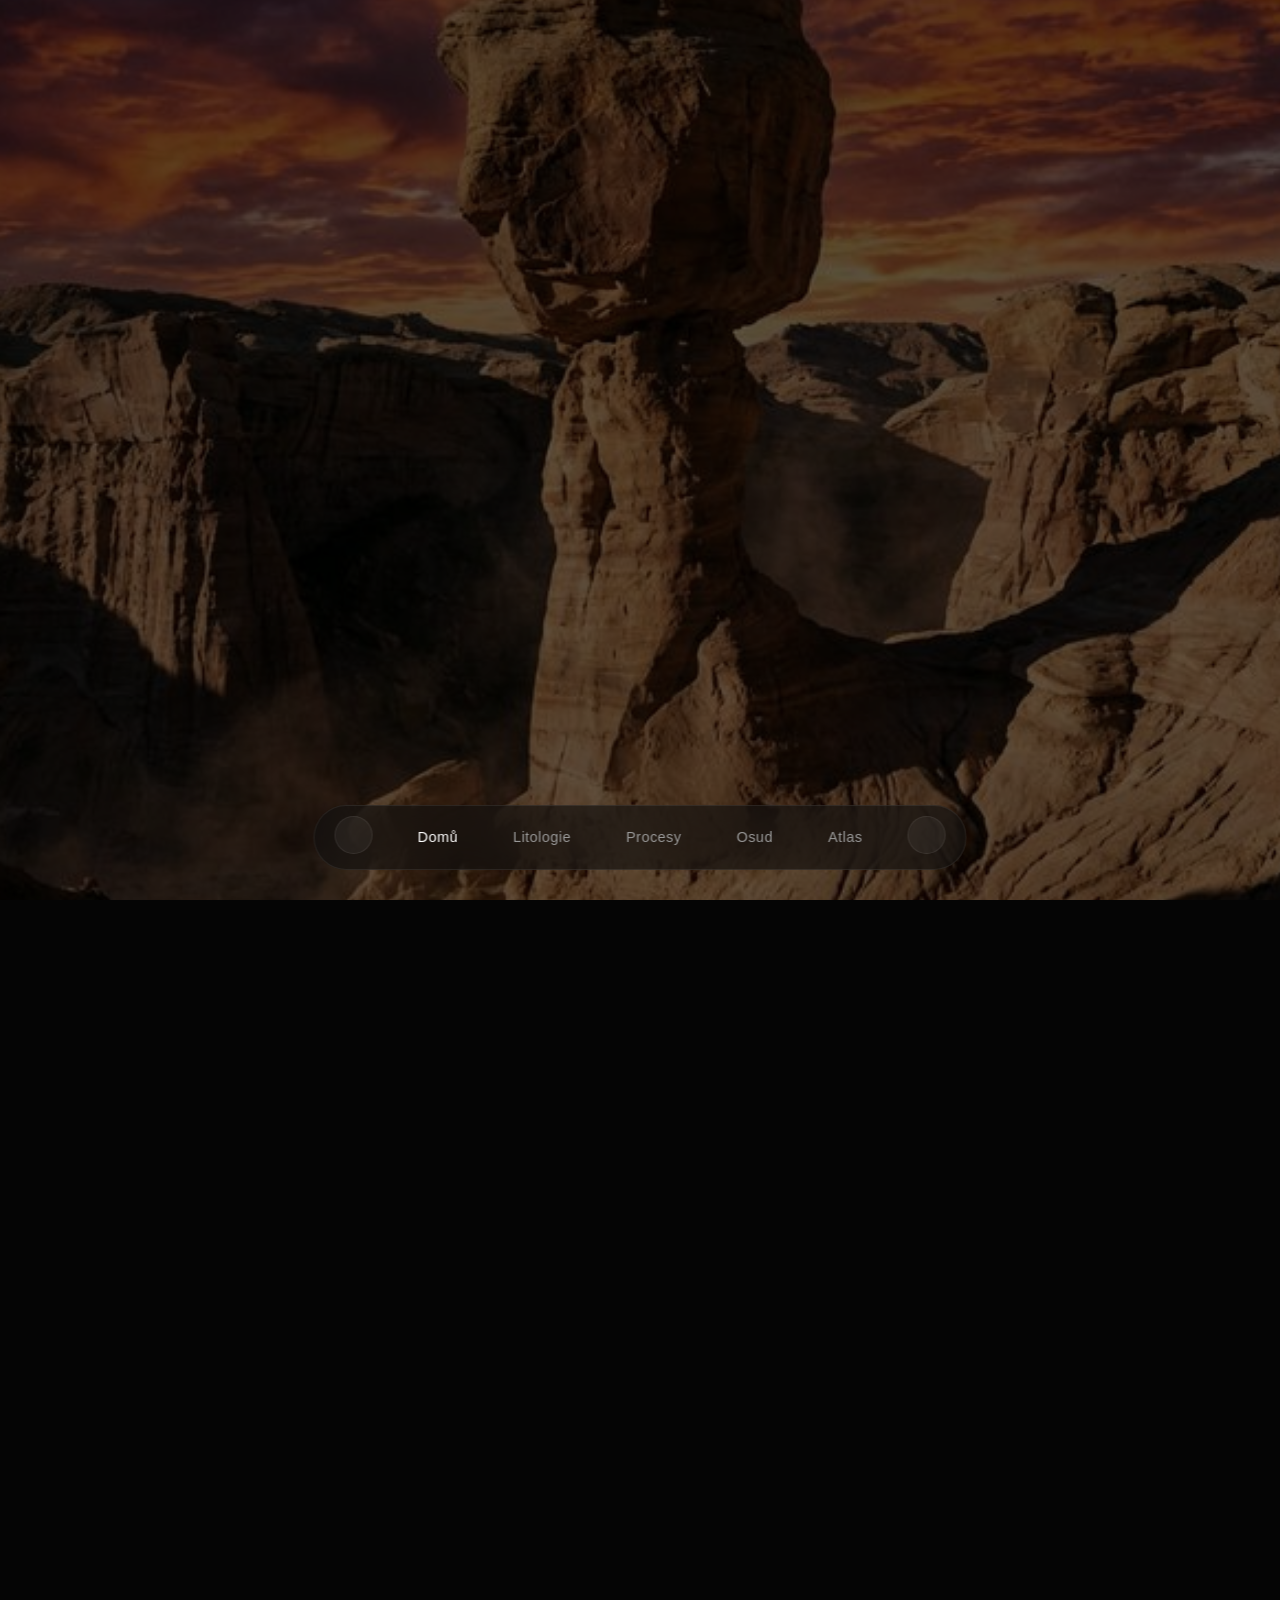
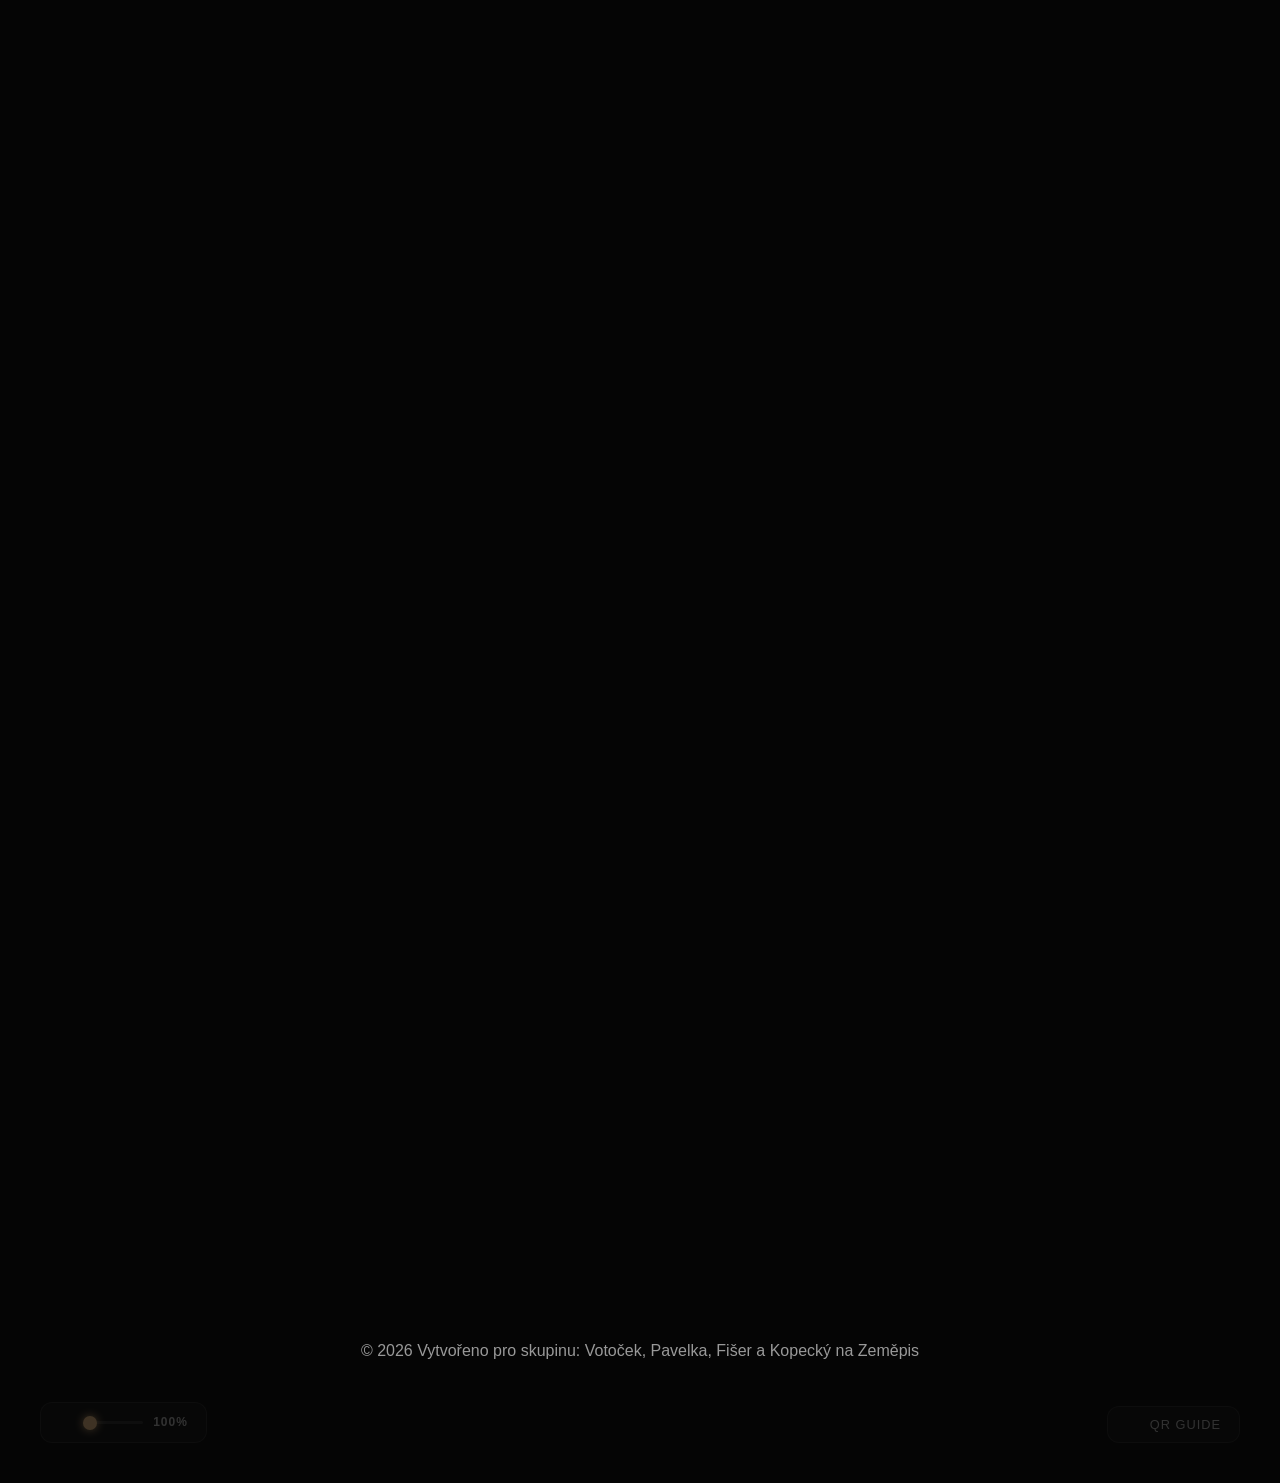
==== index.html @ e598aa9a "Add files via upload" ====
<!DOCTYPE html>
<html lang="cs">

<head>
    <meta charset="UTF-8">
    <meta name="viewport" content="width=device-width, initial-scale=1.0">
    <title>Skalní Hřiby | Expertí Geomorfologie</title>
    <link rel="stylesheet" href="premium-design.css">
    <script src="https://cdnjs.cloudflare.com/ajax/libs/gsap/3.12.2/gsap.min.js"></script>
    <script src="https://cdnjs.cloudflare.com/ajax/libs/gsap/3.12.2/ScrollTrigger.min.js"></script>
    <script src="https://unpkg.com/lucide@latest"></script>
    <link rel="stylesheet" href="https://unpkg.com/leaflet@1.9.4/dist/leaflet.css"
        integrity="sha256-p4NxAoJBhIIN+hmNHrzRCf9tD/miZyoHS5obTRR9BMY=" crossorigin="" />
    <script src="https://unpkg.com/leaflet@1.9.4/dist/leaflet.js"
        integrity="sha256-20nQCchB9co0qIjJZRGuk2/Z9VM+kNiyxNV1lvTlZBo=" crossorigin=""></script>
</head>

<body>

    <div class="progress-bar"></div>

    <div class="liquid-container">
        <nav class="liquid-nav">
            <button class="ai-nav-toggle" onclick="openAIModal()" title="AI Geolog">
                <i data-lucide="sparkles"></i>
            </button>
            <div class="nav-liquid-bg">
                <div class="nav-blob"></div>
                <div class="nav-indicator"></div>
            </div>
            <a href="#hero" class="active" data-index="0">Domů</a>
            <a href="#litologie" data-index="1">Litologie</a>
            <a href="#procesy" data-index="2">Procesy</a>
            <a href="#future" data-index="3">Osud</a>
            <a href="#lokality" data-index="4">Atlas</a>
            <button class="explore-toggle" onclick="toggleExploreMode()" title="Průzkumný mód">
                <i data-lucide="microscope"></i>
            </button>
        </nav>
    </div>


    <div class="explore-tooltip" id="exploreTooltip">Klikni pro vysvětlení AI</div>

    <section id="hero" class="hero">
        <div class="hero-bg" id="heroBg"></div>
        <div class="hero-content">
            <span class="reveal"
                style="text-transform: uppercase; letter-spacing: 4px; font-weight: 700; color: var(--primary);"></span>
            <h1 id="heroTitle" style="opacity: 0; transform: translateY(50px);">SKALNÍ<br>HŘIBY</h1>
            <p id="heroLead" style="opacity: 0; transform: translateY(30px);">Komplexní pohled do světa selektivního
                zvětrávání a geomorfologických procesů pískovcových měst.</p>
            <div class="reveal" style="margin-top: 40px;">
                <a href="#genesis" class="btn-premium" id="startJourneyBtn">ZAČÍT</a>
            </div>
        </div>
    </section>

    <section id="genesis" class="reveal">
        <h2 style="text-align: center; margin-bottom: 60px;">Jak hřib vzniká?</h2>
        <div class="grid" style="grid-template-columns: repeat(3, 1fr); gap: 30px;">
            <div class="glass-card" style="text-align: center;">
                <div style="font-size: 2.5rem; color: var(--primary); margin-bottom: 20px;"><i data-lucide="waves"></i>
                </div>
                <h4 data-inspectable="true" data-topic="Sedimentace pískovce u skalních hřibů">1. Usazování</h4>
                <div class="more-info-static" style="padding-top: 15px; font-size: 0.85rem; color: var(--text-dim);"
                    data-inspectable="true" data-topic="Mořská sedimentace v druhohorách">
                    Před miliony lety se na dně moře vrstvil písek.</div>
                <button class="btn-anim" onclick="openAnimation('sediment')">Sledovat proces</button>
            </div>
            <div class="glass-card" style="text-align: center;">
                <div style="font-size: 2.5rem; color: var(--primary); margin-bottom: 20px;"><i data-lucide="lock"></i>
                </div>
                <h4 data-inspectable="true" data-topic="Diageneze a litifikace pískovce">2. Ztvrdnutí</h4>
                <div class="more-info-static" style="padding-top: 15px; font-size: 0.85rem; color: var(--text-dim);"
                    data-inspectable="true" data-topic="Tmel v pískovci a jeho vliv na tvrdost">
                    Tlakem a chemií se písek slepil v kámen.</div>
                <button class="btn-anim" onclick="openAnimation('lithos')">Sledovat proces</button>
            </div>
            <div class="glass-card" style="text-align: center;">
                <div style="font-size: 2.5rem; color: var(--primary); margin-bottom: 20px;"><i
                        data-lucide="mountain"></i></div>
                <h4 data-inspectable="true" data-topic="Erozní modelování geomorfologických útvarů">3. Obroušení</h4>
                <div class="more-info-static" style="padding-top: 15px; font-size: 0.85rem; color: var(--text-dim);"
                    data-inspectable="true" data-topic="Eolická eroze a koraze">
                    Vítr a mráz začaly vybrousit tvary.</div>
                <p style="font-size: 0.8rem; color: var(--primary); margin-top: 15px;">Vyzkoušejte v simulátoru níže ↓
                </p>
            </div>
        </div>

        <div class="glass-card" style="margin-top: 40px;" id="simulace">
            <h3 style="text-align: center; margin-bottom: 30px;">Simulátor Selektivní Eroze</h3>
            <div style="display: flex; gap: 40px; align-items: center;">
                <div style="flex: 1;">
                    <p style="font-size: 0.95rem;">Zde můžete v reálném čase sledovat, jak pískem nasycený vítr (koraze)
                        modeluje spodní část skály.</p>
                    <div style="margin-top: 30px; display: flex; gap: 15px;">
                        <button id="startBtn" class="btn-premium"
                            style="margin-top: 0; cursor: pointer; background: var(--primary); color: #000;">Spustit
                            Erozi</button>
                        <button id="resetBtn" class="btn-premium"
                            style="margin-top: 0; cursor: pointer;">Resetovat</button>
                    </div>
                </div>
                <div id="canvas-container"
                    style="flex: 1.5; height: 350px; background: rgba(0,0,0,0.3); border-radius: 20px; position: relative; overflow: hidden; display: flex; justify-content: center; align-items: bottom;">
                    <div id="rock-model"
                        style="width: 120px; height: 180px; background: #554433; align-self: flex-end; border-radius: 10px 10px 0 0; transition: width 5s linear, height 5s linear; position: relative; margin-bottom: 20px;">
                        <div id="cap-rock"
                            style="width: 130px; height: 50px; background: #3d3126; border-radius: 50% 50% 10px 10px; position: absolute; top: -10px; left: 50%; transform: translateX(-50%); border-bottom: 3px solid #2a221a;">
                        </div>
                    </div>
                </div>
            </div>
        </div>
    </section>

    <section id="litologie" class="expert-grid" style="direction: rtl;">
        <div style="direction: ltr;" class="reveal">
            <h2 style="margin-bottom: 30px; letter-spacing: 1px;">OD ROVINY K VĚŽÍM</h2>
            <div class="glass-card" style="padding: 40px; border-right: 4px solid var(--primary);">
                <p style="font-size: 1.1rem; line-height: 1.7; color: var(--text-main);">
                    Sedimenty (písek) se původně usazovaly ve vodorovných vrstvách na mořském dně. Jak se z nich ale
                    staly samostatné sloupy?
                </p>
                <div style="margin-top: 25px; display: grid; gap: 20px;">
                    <div style="display: flex; gap: 20px;">
                        <span style="font-size: 2rem; color: var(--primary); font-weight: 800; opacity: 0.5;">01</span>
                        <p style="color: var(--text-dim);"><strong>Tektonika a praskání:</strong> Při výzdvihu zemské
                            kůry vznikly v masivu svislé trhliny (tzv. pukliny). Pískovec se tak rozdělil na obří
                            kvádry.</p>
                    </div>
                    <div style="display: flex; gap: 20px;">
                        <span style="font-size: 2rem; color: var(--primary); font-weight: 800; opacity: 0.5;">02</span>
                        <p style="color: var(--text-dim);"><strong>Rozšiřování spár:</strong> Do těchto prasklin vnikla
                            voda, mráz a kořeny rostlin. Ty mechanicky rozšiřovaly mezery mezi bloky.</p>
                    </div>
                    <div style="display: flex; gap: 20px;">
                        <span style="font-size: 2rem; color: var(--primary); font-weight: 800; opacity: 0.5;">03</span>
                        <p style="color: var(--text-dim);"><strong>Izolace sloupu:</strong> Postupem času se okolní masa
                            horniny rozpadla, čímž zůstaly stát osamocené skalní věže a budoucí "hřiby".</p>
                    </div>
                </div>
            </div>
        </div>
        <div class="reveal">
            <img src="assets/hero.png" id="imgLitologie" alt="Vertikální pukliny" class="parallax-img"
                style="border-radius: 30px; border: 1px solid var(--glass-border); max-height: 500px; width: 100%; object-fit: cover;">
        </div>
    </section>

    <section id="procesy" class="expert-grid">
        <div class="reveal">
            <h2 style="margin-bottom: 30px; letter-spacing: 2px;" data-inspectable="true"
                data-topic="Mechanismus selektivní eroze">PRINCIP SELEKTIVNÍ EROZE</h2>
            <div class="glass-card" style="padding: 40px; border-left: 4px solid var(--primary);">
                <p style="font-size: 1.2rem; margin-bottom: 25px; color: #fff; font-weight: 600;"
                    data-inspectable="true" data-topic="Diferenciální zvětrávání hornin">
                    Klíčem ke vzniku hřibu je různorodá odolnost horninových vrstev.
                </p>

                <div style="margin-bottom: 25px;">
                    <h4 style="color: var(--primary); margin-bottom: 10px; display: flex; align-items: center; gap: 10px;"
                        data-inspectable="true" data-topic="Křemitý a železitý tmel u pokliček">
                        <i data-lucide="chevron-up"></i> Horní část (Klobouk)
                    </h4>
                    <p style="color: var(--text-dim); line-height: 1.6;">
                        Je obvykle tvořena pískovcem s <strong>křemitým nebo železitým tmelem</strong>, který je velmi
                        tvrdý a odolný vůči zvětrávání.
                    </p>
                </div>

                <div>
                    <h4
                        style="color: var(--accent); margin-bottom: 10px; display: flex; align-items: center; gap: 10px;">
                        <i data-lucide="chevron-down"></i> Spodní část (Noha)
                    </h4>
                    <p style="color: var(--text-dim); line-height: 1.6;">
                        Je z měkčího, <strong>hlinitého pískovce</strong>, který podléhá erozi mnohem rychleji působením
                        vlhkosti a pískem nasyceného větru u země.
                    </p>
                </div>
            </div>
        </div>
        <div class="reveal" style="display: flex; align-items: center; justify-content: center;">
            <img src="assets/forest.png" id="imgProcesy" alt="Geologický detail" class="parallax-img"
                style="border-radius: 30px; border: 1px solid var(--glass-border); max-height: 500px; width: 100%; object-fit: cover;">
        </div>
    </section>



    <section id="future" class="reveal" style="margin-top: 100px; margin-bottom: 100px;">
        <div class="glass-card"
            style="padding: 60px; text-align: center; background: linear-gradient(135deg, rgba(20,20,20,0.4), rgba(5,5,5,0.6)); border: 1px solid rgba(255,78,95,0.2);">
            <h2 style="margin-bottom: 30px; letter-spacing: 2px; color: var(--accent);">OSUD SKALNÍCH HŘIBŮ</h2>
            <div style="max-width: 800px; margin: 0 auto;">
                <p style="font-size: 1.25rem; line-height: 1.8; color: var(--text-main); margin-bottom: 30px;">
                    Skalní hřiby jsou z geologického hlediska jen <strong>pomíjivým okamžikem</strong>. Proces, který je
                    vytvořil, je nakonec i zahubí.
                </p>
                <div class="grid"
                    style="grid-template-columns: repeat(auto-fit, minmax(250px, 1fr)); gap: 30px; text-align: left;">
                    <div style="background: rgba(255,255,255,0.03); padding: 25px; border-radius: 20px;">
                        <h4 style="color: var(--primary); margin-bottom: 15px;">Kdy se zřítí?</h4>
                        <p style="color: var(--text-dim); font-size: 0.95rem;">Nedá se to určit přesně na rok. Některé
                            útvary stojí staletí, jiné mohou zaniknout během jedné extrémní bouře nebo mrazivé zimy, kdy
                            led roztrhne oslabenou nohu.</p>
                    </div>
                    <div style="background: rgba(255,255,255,0.03); padding: 25px; border-radius: 20px;">
                        <h4 style="color: var(--primary); margin-bottom: 15px;">Bod zlomu</h4>
                        <p style="color: var(--text-dim); font-size: 0.95rem;">Jakmile noha hřibu dosáhne kritického
                            zúžení, přestane zvládat váhu masivního klobouku. Gravitace pak vykoná své a klobouk se
                            vlastní vahou odlomí a zřítí.</p>
                    </div>
                    <div style="background: rgba(255,255,255,0.03); padding: 25px; border-radius: 20px;">
                        <h4 style="color: var(--primary); margin-bottom: 15px;">Status: Ohrožené</h4>
                        <p style="color: var(--text-dim); font-size: 0.95rem;">Mnohé slavné hřiby jsou dnes přísně
                            chráněny a monitorovány. Jsou to unikátní sochy přírody, které už nikdo znovu nepostaví –
                            jakmile jednou padnou, proces začíná od nuly.</p>
                    </div>
                </div>
            </div>
        </div>
    </section>

    <section id="lokality" style="text-align: center;">
        <h2 class="reveal">Světový a Lokální Atlas</h2>
        <div class="expert-grid" style="margin-top: 60px; text-align: left;">
            <div class="glass-card reveal">
                <h4>Česká Republika</h4>
                <p>Broumovské stěny (hřiby u Slavného), Kokořínsko, České Švýcarsko.</p>
            </div>
            <div class="glass-card reveal">
                <h4>Světové Lokality</h4>
                <p>Bardenas Reales (Španělsko), Goblin Valley (USA), Wadi Rum (Jordánsko).</p>
            </div>
        </div>
        <div id="map"
            style="height: 600px; margin-top: 60px; border-radius: 40px; border: 1px solid var(--glass-border); z-index: 1;"
            class="reveal"></div>
    </section>

    </section>

    <svg xmlns="http://www.w3.org/2000/svg" version="1.1" style="position: absolute; width: 0; height: 0;">
        <defs>
            <filter id="goo">
                <feGaussianBlur in="SourceGraphic" stdDeviation="8" result="blur" />
                <feColorMatrix in="blur" mode="matrix" values="1 0 0 0 0  0 1 0 0 0  0 0 1 0 0  0 0 0 20 -9"
                    result="goo" />
            </filter>
        </defs>
    </svg>

    <div class="modal-overlay" id="animationModal">
        <div class="modal-content">
            <span class="modal-close" onclick="closeModal()">&times;</span>
            <h2 id="modalTitle">Animace procesu</h2>
            <p id="modalDesc" style="color: var(--text-dim); margin-top: 10px;"></p>
            <div id="animation-view">
                <canvas id="genCanvas"></canvas>
            </div>
        </div>
    </div>

    <!-- Location Detail Modal -->
    <div class="modal-overlay" id="locationModal">
        <div class="modal-content">
            <span class="modal-close" onclick="closeLocModal()">&times;</span>
            <div class="loc-detail-grid">
                <div class="loc-anim-item" style="opacity: 0; transform: translateX(-30px);">
                    <img id="locImg" src=""
                        style="width: 100%; border-radius: 30px; border: 1px solid rgba(255,255,255,0.1); box-shadow: 0 20px 40px rgba(0,0,0,0.4);">
                </div>
                <div class="loc-info-content">
                    <h2 id="locTitle" class="loc-anim-item"
                        style="margin-bottom: 20px; opacity: 0; transform: translateY(20px);"></h2>
                    <p id="locDesc" class="loc-anim-item"
                        style="color: var(--text-dim); margin-bottom: 30px; line-height: 1.8; opacity: 0; transform: translateY(20px);">
                    </p>
                    <div class="loc-anim-item"
                        style="display: flex; gap: 15px; flex-wrap: wrap; opacity: 0; transform: translateY(20px);">
                        <span id="locAge" class="glass-tag"></span>
                        <span id="locType" class="glass-tag"></span>
                    </div>
                </div>
            </div>
        </div>
    </div>
    <div class="modal-overlay" id="aiModal">
        <div class="ai-card">
            <div class="ai-header">
                <h3><i data-lucide="sparkles" style="width: 18px; vertical-align: middle; margin-right: 8px;"></i>AI
                    Geolog</h3>
                <span class="modal-close" onclick="closeAIModal()"
                    style="position: static; font-size: 1.5rem;">&times;</span>
            </div>
            <div id="aiChatArea">
                <div class="ai-bubble bot">Ahoj! Jsem tvůj digitální geologický průvodce. Zeptej se mě na cokoliv o
                    vzniku skalních hřibů, erozi nebo pískovcích!</div>
            </div>
            <div class="ai-input-area">
                <input type="text" id="aiInput" placeholder="Napiš dotaz..."
                    onkeypress="if(event.key==='Enter') sendAIShowMessage()">
                <button class="ai-send-btn" onclick="sendAIShowMessage()">
                    <i data-lucide="send" style="width: 18px; height: 18px;"></i>
                </button>
            </div>
        </div>
    </div>

    <!-- QR Code Modal -->
    <div class="modal-overlay" id="qrModal">
        <div class="modal-content" style="max-width: 400px; text-align: center;">
            <span class="modal-close" onclick="closeQrModal()">&times;</span>
            <h2 style="margin-bottom: 20px;">Mobilní průvodce</h2>
            <p style="color: var(--text-dim); margin-bottom: 25px;">Naskenujte pro stažení materiálů do mobilu.</p>
            <div style="background: white; padding: 20px; border-radius: 20px; display: inline-block;">
                <img id="qrImg" src="assets/qr.png"
                    style="width: 250px; height: 250px; display: block; border-radius: 10px; filter: contrast(1.1);">
            </div>
            <p style="margin-top: 20px; font-size: 0.8rem; color: var(--primary);">QR Kód - Geologická Expertíza</p>
        </div>
    </div>

    <footer style="padding: 120px 10%; text-align: center; color: var(--text-dim); position: relative;">
        <div class="footer-tools-left">
            <div class="zoom-container footer-tool-btn">
                <i data-lucide="maximize-2" style="width: 14px; height: 14px;"></i>
                <input type="range" min="1" max="2" step="0.1" value="1" class="zoom-slider" id="zoomSlider">
                <span class="zoom-label" id="zoomLabel">100%</span>
            </div>
        </div>

        <p>&copy; 2026 Vytvořeno pro skupinu: Votoček, Pavelka, Fišer a Kopecký na Zeměpis</p>

        <div class="footer-tools-right">
            <button class="footer-tool-btn" onclick="openQrModal()">
                <i data-lucide="qr-code" style="width: 14px; height: 14px;"></i>QR Guide
            </button>
        </div>
    </footer>

    <script>
        const heroImg = 'assets/hero.png';
        const forestImg = 'assets/forest.png';
        document.getElementById('heroBg').style.backgroundImage = `url('${heroImg}')`;
        document.getElementById('imgProcesy').src = forestImg;
        document.getElementById('imgLitologie').src = heroImg;

        lucide.createIcons();
        gsap.registerPlugin(ScrollTrigger);

        gsap.to("#heroTitle", { opacity: 1, y: 0, duration: 1.5, ease: "power4.out", delay: 0.5 });
        gsap.to("#heroLead", { opacity: 1, y: 0, duration: 1.5, ease: "power4.out", delay: 0.8 });
        gsap.to(".hero-bg", { scale: 1, duration: 2, ease: "power2.out" });

        const navLinks = document.querySelectorAll('.liquid-nav a');
        const blob = document.querySelector('.nav-blob');
        const indicator = document.querySelector('.nav-indicator');

        function moveIndicator(el) {
            if (!el) return;
            const rect = el.getBoundingClientRect();
            const navRect = el.parentElement.getBoundingClientRect();
            const left = rect.left - navRect.left;
            gsap.to(blob, { left: left, width: rect.width, duration: 0.8, ease: "elastic.out(1, 0.7)" });
            gsap.to(indicator, { left: left, width: rect.width, duration: 0.6, ease: "power4.out" });
        }

        navLinks.forEach(link => {
            link.addEventListener('click', (e) => {
                e.preventDefault();
                const targetId = link.getAttribute('href');
                const targetEl = document.querySelector(targetId);
                navLinks.forEach(l => l.classList.remove('active'));
                link.classList.add('active');
                moveIndicator(link);
                window.scrollTo({ top: targetEl.offsetTop - 100, behavior: 'smooth' });
            });
        });

        document.getElementById('startJourneyBtn').addEventListener('click', (e) => {
            e.preventDefault();
            window.scrollTo({ top: document.querySelector('#genesis').offsetTop - 100, behavior: 'smooth' });
        });

        const sectionsForNav = ['hero', 'genesis', 'procesy', 'diagenese', 'litologie', 'future', 'simulace', 'lokality'];
        sectionsForNav.forEach(id => {
            const el = document.getElementById(id);
            if (!el) return;
            ScrollTrigger.create({
                trigger: el, start: "top center", end: "bottom center",
                onEnter: () => updateNav(id), onEnterBack: () => updateNav(id)
            });
        });

        function updateNav(id) {
            let mapping = {
                'hero': '#hero',
                'genesis': '#litologie',
                'procesy': '#procesy',
                'litologie': '#litologie',
                'future': '#future',
                'lokality': '#lokality'
            };
            const targetHref = mapping[id];
            const activeLink = document.querySelector(`.liquid-nav a[href="${targetHref}"]`);
            if (activeLink) {
                navLinks.forEach(l => l.classList.remove('active'));
                activeLink.classList.add('active');
                moveIndicator(activeLink);
            }
        }

        window.addEventListener('load', () => moveIndicator(document.querySelector('.liquid-nav a.active')));

        const reveals = document.querySelectorAll('.reveal');
        reveals.forEach(el => {
            ScrollTrigger.create({ trigger: el, start: "top 85%", onEnter: () => el.classList.add('active') });
        });

        gsap.to(".progress-bar", {
            width: "100%",
            scrollTrigger: { scrub: 0.5, start: "top top", end: "bottom bottom" }
        });

        gsap.to(".parallax-img", {
            y: -50, scrollTrigger: { trigger: ".parallax-img", scrub: true }
        });

        // Erosion Sim
        const startBtn = document.getElementById('startBtn');
        const resetBtn = document.getElementById('resetBtn');
        const rockModel = document.getElementById('rock-model');
        const canvasContainer = document.getElementById('canvas-container');
        let sandInterval;

        function createSandParticle() {
            const p = document.createElement('div');
            p.className = 'sand-particle';
            const y = 170 + (Math.random() * 150); // Focused on the neck area
            p.style.setProperty('--y', `${y}px`);
            const size = 4 + Math.random() * 5;
            p.style.width = p.style.height = `${size}px`;
            p.style.animation = `fly-sand ${0.5 + Math.random()}s linear forwards`;
            canvasContainer.appendChild(p);
            setTimeout(() => p.remove(), 1500);
        }

        startBtn.addEventListener('click', () => {
            rockModel.style.width = '30px'; rockModel.style.height = '160px';
            clearInterval(sandInterval);
            sandInterval = setInterval(createSandParticle, 20);
            startBtn.disabled = true; startBtn.style.opacity = '0.5';
            setTimeout(() => { clearInterval(sandInterval); }, 5000);
        });

        resetBtn.addEventListener('click', () => {
            clearInterval(sandInterval);
            rockModel.style.width = '120px'; rockModel.style.height = '180px';
            startBtn.disabled = false; startBtn.style.opacity = '1';
            document.querySelectorAll('.sand-particle').forEach(p => p.remove());
        });

        function toggleInfo(el) {
            const info = el.querySelector('.more-info');
            if (info.style.display === 'none') { gsap.fromTo(info, { height: 0, opacity: 0, display: 'block' }, { height: 'auto', opacity: 1, duration: 0.5, ease: 'power2.out' }); }
            else { gsap.to(info, { height: 0, opacity: 0, duration: 0.3, ease: 'power2.in', onComplete: () => info.style.display = 'none' }); }
        }

        // Map
        const map = L.map('map', { scrollWheelZoom: false }).setView([40, 0], 2);
        L.tileLayer('https://{s}.basemaps.cartocdn.com/dark_all/{z}/{x}/{y}{r}.png').addTo(map);
        const locations = [
            { name: "Slavenské hřiby (CZ)", coords: [50.536, 16.291], desc: "Broumovsko.", img: "assets/slavenskehriby.jpg", info: "Unikátní pískovcové útvary v CHKO Broumovsko. Vznikly selektivním větráním kvádrových pískovců svrchní křídy.", age: "Svrchní křída", type: "Pískovec" },
            { name: "Kokořínské pokličky (CZ)", coords: [50.448, 14.582], desc: "Kokořínsko.", img: "assets/kokorin.jpg", info: "Vrchní vrstva je tvořena pevným železitým pískovcem (slepencem), který chrání měkčí nohu před erozí.", age: "Křída", type: "Železitý pískovec" },
            { name: "White Pocket (USA)", coords: [36.958, -111.903], desc: "Arizona.", img: "assets/whitepocket.jpg", info: "Fascinující oblast v poušti Arizona známá svými pokroucenými tvary a 'mozkem' připomínající strukturou skal.", age: "Jura", type: "Pískovec Navajo" },
            { name: "Goblin Valley (USA)", coords: [38.565, -110.702], desc: "Utah.", img: "assets/goblinvalley.jpg", info: "Tisíce malých hřibovitých útvarů (hoodoos), které vznikaly erozí střídajících se vrstev pískovce a břidlice.", age: "Jura", type: "Pískovec Entrada" },
            { name: "Bardenas Reales (ESP)", coords: [42.188, -1.488], desc: "Španělsko.", img: "assets/spain.jpg", info: "Polopouštní oblast v Navarře s výraznými hřiby, stolovými horami a kaňony modelovanými prudkými dešti a větrem.", age: "Třetihorní sedimenty", type: "Jílovec / Pískovec" },
            { name: "Wadi Rum (JOR)", coords: [29.576, 35.421], desc: "Jordánsko.", img: "assets/wadirum.jpg", info: "Údolí vryté do pískovcových a žulových skal. Místní hřiby jsou modelovány extrémními teplotními rozdíly a pískem.", age: "Prvohory až křída", type: "Pískovec / Žula" }
        ];
        locations.forEach((loc, index) => {
            const m = L.circleMarker(loc.coords, { radius: 8, fillColor: "var(--primary)", color: "#fff", weight: 2, opacity: 1, fillOpacity: 0.8 }).addTo(map);
            m.bindPopup(`
                <div style="color: #ffffff; width: 160px; text-align: center;">
                    <img src="${loc.img}" style="width: 100%; border-radius: 8px; margin-bottom: 8px;">
                    <strong style="display: block; margin-bottom: 5px;">${loc.name}</strong>
                    <button class="btn-anim" style="color: #ffffff; border-color: var(--primary); width: 100%;" onclick="showLocationDetails(${index}, this)">Zobrazit Detail</button>
                </div>
            `);
        });

        // Location Detail Logic
        function showLocationDetails(index, btnEl) {
            const loc = locations[index];
            const modal = document.getElementById('locationModal');
            const modalContent = modal.querySelector('.modal-content');

            // Set content first
            document.getElementById('locTitle').innerText = loc.name;
            document.getElementById('locDesc').innerText = loc.info;
            document.getElementById('locImg').src = loc.img;
            document.getElementById('locAge').innerText = "Věk: " + loc.age;
            document.getElementById('locType').innerText = "Hornina: " + loc.type;

            // Find the image in the popup for the starting position
            const popupImg = btnEl.parentElement.querySelector('img');
            const startRect = popupImg.getBoundingClientRect();

            modal.style.display = 'flex';
            const modalRect = modalContent.getBoundingClientRect();

            // Reset items
            gsap.set(".loc-anim-item", { opacity: 0 });

            // Animation sequence
            const tl = gsap.timeline();

            // 1. Overlay fade in
            tl.to(modal, { opacity: 1, duration: 0.3 });

            // 2. Content Zoom-from-preview
            tl.fromTo(modalContent,
                {
                    x: startRect.left + startRect.width / 2 - window.innerWidth / 2,
                    y: startRect.top + startRect.height / 2 - window.innerHeight / 2,
                    scale: startRect.width / modalRect.width,
                    opacity: 0,
                    borderRadius: "20px"
                },
                {
                    x: 0,
                    y: 0,
                    scale: 1,
                    opacity: 1,
                    borderRadius: "40px",
                    duration: 0.8,
                    ease: "expo.out"
                }, "-=0.2");

            // 3. Stagger items
            tl.to(".loc-anim-item", {
                opacity: 1,
                y: 0,
                x: 0,
                duration: 0.6,
                stagger: 0.1,
                ease: "power2.out"
            }, "-=0.4");
        }

        function closeLocModal() {
            const modal = document.getElementById('locationModal');
            const tl = gsap.timeline({
                onComplete: () => {
                    modal.style.display = 'none';
                }
            });
            tl.to(".loc-anim-item", { opacity: 0, y: 20, duration: 0.3, stagger: 0.05 })
                .to(modal, { opacity: 0, duration: 0.3 });
        }

        function openQrModal() {
            const modal = document.getElementById('qrModal');
            modal.style.display = 'flex';
            gsap.to(modal, { opacity: 1, duration: 0.5 });
        }

        function closeQrModal() {
            const modal = document.getElementById('qrModal');
            gsap.to(modal, { opacity: 0, duration: 0.3, onComplete: () => modal.style.display = 'none' });
        }

        // GENESIS ANIMATIONS
        const genCanvas = document.getElementById('genCanvas');
        const gctx = genCanvas.getContext('2d');
        let currentAnim;

        function openAnimation(type) {
            const modal = document.getElementById('animationModal');
            modal.style.display = 'flex';
            gsap.to(modal, { opacity: 1, duration: 0.5 });
            genCanvas.width = genCanvas.offsetWidth; genCanvas.height = genCanvas.offsetHeight;
            if (type === 'sediment') {
                document.getElementById('modalTitle').innerText = '1. Usazování';
                document.getElementById('modalDesc').innerText = 'Písek se snáší k mořskému dnu.';
                startSedimentAnimation();
            } else if (type === 'lithos') {
                document.getElementById('modalTitle').innerText = '2. Ztvrdnutí';
                document.getElementById('modalDesc').innerText = 'Tlak mění písek v kámen.';
                startLithoAnimation();
            } else {
                document.getElementById('modalTitle').innerText = '3. Obroušení';
                document.getElementById('modalDesc').innerText = 'Vítr vybrousí nohu hřibu.';
                startErosionGenAnimation();
            }
        }

        function closeModal() {
            const modal = document.getElementById('animationModal');
            gsap.to(modal, { opacity: 0, duration: 0.3, onComplete: () => { modal.style.display = 'none'; cancelAnimationFrame(currentAnim); } });
        }

        function startSedimentAnimation() {
            let pts = [], layers = 0;
            const cw = genCanvas.width;
            const ch = genCanvas.height;
            function loop() {
                gctx.fillStyle = '#000'; gctx.fillRect(0, 0, cw, ch);
                // Particle source centered
                if (pts.length < 60) pts.push({
                    x: (cw / 2 - 120) + Math.random() * 240,
                    y: 0,
                    vx: (Math.random() - 0.5) * 0.5
                });
                pts.forEach((p, i) => {
                    p.y += 2.5;
                    p.x += p.vx;
                    gctx.fillStyle = '#d4b483'; gctx.fillRect(p.x, p.y, 3, 3);
                    // Collision with bottom layer
                    if (p.y > ch - 20 - layers * 0.15) { pts.splice(i, 1); layers++; }
                });
                // Centered sediment layer
                gctx.fillStyle = '#8b7355';
                const layerH = 20 + layers * 0.15;
                gctx.fillRect(cw / 2 - 150, ch - layerH, 300, layerH);
                currentAnim = requestAnimationFrame(loop);
            }
            loop();
        }

        function startLithoAnimation() {
            let f = 0;
            function loop() {
                f++; gctx.fillStyle = '#000'; gctx.fillRect(0, 0, genCanvas.width, genCanvas.height);
                gctx.fillStyle = `rgba(139, 115, 85, ${0.4 + Math.sin(f * 0.05) * 0.2})`;
                gctx.fillRect(genCanvas.width / 2 - 80, 100, 160, 160);
                gctx.fillStyle = 'var(--primary)';
                for (let i = 0; i < 30; i++) gctx.fillRect(genCanvas.width / 2 - 70 + (i % 6) * 25, 110 + Math.floor(i / 6) * 30 + Math.sin(f * 0.1 + i) * 5, 4, 4);
                currentAnim = requestAnimationFrame(loop);
            }
            loop();
        }

        function startErosionGenAnimation() {
            let f = 0;
            let particles = [];
            for (let i = 0; i < 40; i++) particles.push({ x: Math.random() * genCanvas.width, y: 190 + Math.random() * 80, s: 3 + Math.random() * 4 });

            function loop() {
                f++;
                gctx.fillStyle = '#000';
                gctx.fillRect(0, 0, genCanvas.width, genCanvas.height);

                // Flying Sand
                gctx.fillStyle = '#d4b483';
                particles.forEach(p => {
                    p.x += 8 + Math.random() * 4;
                    if (p.x > genCanvas.width) p.x = -10;
                    gctx.fillRect(p.x, p.y + Math.sin(f * 0.2 + p.x * 0.05) * 5, p.s, p.s);
                });

                const cx = genCanvas.width / 2;
                // Head (Top block)
                gctx.fillStyle = '#3d3126';
                gctx.fillRect(cx - 90, 110, 180, 70);

                // Neck (Bottom block) - narrowing
                gctx.fillStyle = '#8b7355';
                let w = 100 - Math.min(f * 0.15, 75);
                gctx.fillRect(cx - w / 2, 180, w, 110);

                // Ground
                gctx.fillStyle = '#1a1a1a';
                gctx.fillRect(0, 290, genCanvas.width, 110);

                if (w > 26) {
                    currentAnim = requestAnimationFrame(loop);
                } else {
                    setTimeout(() => {
                        if (document.getElementById('animationModal').style.display !== 'none') {
                            f = 0;
                            currentAnim = requestAnimationFrame(loop);
                        }
                    }, 2000);
                }
            }
            loop();
        }
        // AI ASSISTANT LOGIC
        const geminiModel = "gemini-2.5-flash-lite";

        async function callGemini(prompt) {
            const apiKey = "AIzaSyB9CUoUoRddblRQVTb6jNoQXO-peznlSZ4";
            if (!apiKey || apiKey.startsWith("YOUR_")) return "Omlouvám se, ale pro funkčnost AI Geologa je nutné v kódu doplnit platný API klíč.";

            try {
                const response = await fetch(`https://generativelanguage.googleapis.com/v1beta/models/${geminiModel}:generateContent?key=${apiKey}`, {
                    method: 'POST',
                    headers: { 'Content-Type': 'application/json' },
                    body: JSON.stringify({
                        contents: [{ parts: [{ text: prompt }] }]
                    })
                });

                const data = await response.json();

                if (!response.ok) {
                    console.error("Gemini API Error:", data);
                    return `Chyba API (${response.status}): ${data.error?.message || 'Neznámá chyba'}`;
                }

                if (data.candidates && data.candidates[0] && data.candidates[0].content) {
                    return data.candidates[0].content.parts[0].text;
                } else {
                    console.error("Neočekávaný formát odpovědi:", data);
                    return "AI sice odpovědělo, ale v nečitelném formátu. Zkuste to prosím znovu.";
                }
            } catch (e) {
                console.error("Network Error:", e);
                return "Nepodařilo se připojit k serveru. Zkontrolujte prosím své internetové připojení nebo API klíč.";
            }
        }

        function openAIModal() {
            const modal = document.getElementById('aiModal');
            modal.style.display = 'flex';
            gsap.to(modal, { opacity: 1, duration: 0.5 });
        }

        function closeAIModal() {
            const modal = document.getElementById('aiModal');
            gsap.to(modal, { opacity: 0, duration: 0.3, onComplete: () => modal.style.display = 'none' });
        }

        async function sendAIShowMessage() {
            const input = document.getElementById('aiInput');
            const chat = document.getElementById('aiChatArea');
            const text = input.value.trim();
            if (!text) return;

            // User message
            const uDiv = document.createElement('div');
            uDiv.className = 'ai-bubble user';
            uDiv.innerText = text;
            chat.appendChild(uDiv);
            input.value = '';
            chat.scrollTop = chat.scrollHeight;

            // Loading state
            const bDiv = document.createElement('div');
            bDiv.className = 'ai-bubble bot';
            bDiv.innerHTML = '<div class="typing-dots"><span></span><span></span><span></span></div>';
            chat.appendChild(bDiv);
            chat.scrollTop = chat.scrollHeight;

            // Gemini Call
            const prompt = `Jsi odborný geolog vyučující studenty gymnázia. Odpověz stručně, odborně a česky na tento dotaz: ${text}`;
            const result = await callGemini(prompt);
            bDiv.innerText = result;
            chat.scrollTop = chat.scrollHeight;
        }

        // EXPLORE MODE LOGIC
        let exploreActive = false;
        const tooltip = document.getElementById('exploreTooltip');

        function toggleExploreMode() {
            exploreActive = !exploreActive;
            document.body.classList.toggle('explore-active');
            document.querySelector('.explore-toggle').classList.toggle('active');

            if (exploreActive) {
                document.addEventListener('mousemove', updateTooltip);
                window.addEventListener('click', handleExploreClick, true);
            } else {
                document.removeEventListener('mousemove', updateTooltip);
                window.removeEventListener('click', handleExploreClick, true);
                tooltip.style.display = 'none';
            }
        }

        function updateTooltip(e) {
            tooltip.style.left = (e.clientX + 15) + 'px';
            tooltip.style.top = (e.clientY + 15) + 'px';

            const target = e.target;
            // Check if the target or its parent has significant text content and is not an interactive element
            const textContent = target.innerText || target.textContent;
            const hasSignificantText = textContent && textContent.trim().length > 5; // At least 5 characters to avoid empty/short strings
            const isInteractive = target.tagName === 'BUTTON' || target.tagName === 'A' || target.tagName === 'INPUT' || target.tagName === 'TEXTAREA';
            const isIcon = target.classList.contains('lucide'); // Assuming lucide icons

            if (hasSignificantText && !isInteractive && !isIcon) {
                tooltip.style.display = 'block';
                // Display the first reasonable line of text
                tooltip.innerText = textContent.trim().split('\n')[0].substring(0, 50) + (textContent.trim().split('\n')[0].length > 50 ? '...' : '');
            } else {
                tooltip.style.display = 'none';
            }
        }

        async function handleExploreClick(e) {
            if (!exploreActive) return;

            const target = e.target;
            const textContent = target.innerText || target.textContent;
            const topic = textContent ? textContent.trim().split('\n')[0] : ''; // Use the first line of text as topic

            // Only proceed if there's a meaningful topic and it's not an interactive element
            const hasSignificantText = topic.length > 5;
            const isInteractive = target.tagName === 'BUTTON' || target.tagName === 'A' || target.tagName === 'INPUT' || target.tagName === 'TEXTAREA';
            const isIcon = target.classList.contains('lucide');

            if (hasSignificantText && !isInteractive && !isIcon) {
                e.preventDefault();
                e.stopPropagation();

                openAIModal();

                // Set custom loading message in chat
                const chat = document.getElementById('aiChatArea');
                const uDiv = document.createElement('div');
                uDiv.className = 'ai-bubble user';
                uDiv.innerHTML = `<i data-lucide="search" style="width:14px; margin-right:5px; vertical-align:middle;"></i> Průzkum: <strong>${topic}</strong>`;
                chat.appendChild(uDiv);
                lucide.createIcons(); // refresh icons
                chat.scrollTop = chat.scrollHeight;

                const bDiv = document.createElement('div');
                bDiv.className = 'ai-bubble bot';
                bDiv.innerHTML = '<div class="typing-dots"><span></span><span></span><span></span></div>';
                chat.appendChild(bDiv);
                chat.scrollTop = chat.scrollHeight;

                const prompt = `Jsi odborný geolog. Uživatel v průzkumném módu klikl na téma: "${topic}". 
                Vysvětli stručně (2-3 věty) tento pojem v kontextu skalních hřibů a uveď jeden praktický příklad nebo zajímavost.`;

                const result = await callGemini(prompt);
                bDiv.innerText = result;
                chat.scrollTop = chat.scrollHeight;
            }
        }

        // PRESENTATION ZOOM LOGIC
        const zoomSlider = document.getElementById('zoomSlider');
        const zoomLabel = document.getElementById('zoomLabel');

        zoomSlider.addEventListener('input', (e) => {
            const zoom = e.target.value;
            document.documentElement.style.setProperty('--text-zoom', zoom);
            zoomLabel.innerText = Math.round(zoom * 100) + '%';
        });




        // Existing close functions...
    </script>
</body>

</html>
---- premium-design.css ----
:root {
    --primary: #c29b6b;
    /* Earthy gold */
    --accent: #ff7e5f;
    --bg-dark: #050505;
    --bg-card: rgba(15, 15, 15, 0.6);
    --glass-blur: blur(25px);
    --glass-border: rgba(255, 255, 255, 0.08);
    --text-main: #e0e0e0;
    --text-dim: #999;
    --liquid-duration: 0.6s;
    --explore-color: #3498db;
    --text-zoom: 1;
    /* For presentation mode */
}

@import url('https://fonts.googleapis.com/css2?family=Space+Grotesk:wght@300;400;600;700&family=Instrument+Serif:ital@0;1&display=swap');

* {
    margin: 0;
    padding: 0;
    box-sizing: border-box;
    -webkit-font-smoothing: antialiased;
}

body {
    background: var(--bg-dark);
    color: var(--text-main);
    font-family: 'Space Grotesk', sans-serif;
    line-height: calc(1.6 * var(--text-zoom));
    overflow-x: hidden;
    font-size: calc(1rem * var(--text-zoom));
}

h1,
h2,
h3 {
    font-family: 'Instrument Serif', serif;
    font-weight: 400;
}


h1,
h2,
h3 {
    font-family: 'Instrument Serif', serif;
    font-weight: 400;
}

.liquid-container {
    position: fixed;
    bottom: 30px;
    left: 50%;
    transform: translateX(-50%);
    z-index: 1000;
}

/* Liquid Glass Navigation Navigation */
.liquid-nav {
    display: flex;
    gap: 15px;
    background: var(--bg-card);
    padding: 10px 20px;
    border-radius: 50px;
    backdrop-filter: var(--glass-blur);
    border: 1px solid var(--glass-border);
    position: relative;
    overflow: hidden;
    /* Contains the gooey effect */
}

/* Layer for gooey animations only - to avoid pixelating text */
.nav-liquid-bg {
    position: absolute;
    inset: 0;
    filter: url('#goo');
    pointer-events: none;
    z-index: 1;
}

.liquid-nav a {
    color: var(--text-dim);
    text-decoration: none;
    padding: 10px 20px;
    font-weight: 500;
    position: relative;
    z-index: 2;
    transition: color 0.3s ease;
    font-size: 0.9rem;
    letter-spacing: 0.5px;
}

.liquid-nav a:hover,
.liquid-nav a.active {
    color: #fff;
}

.explore-toggle,
.ai-nav-toggle {
    display: flex;
    align-items: center;
    justify-content: center;
    width: 38px;
    height: 38px;
    border-radius: 50%;
    background: rgba(255, 255, 255, 0.05);
    border: 1px solid var(--glass-border);
    cursor: pointer;
    transition: all 0.3s cubic-bezier(0.4, 0, 0.2, 1);
    position: relative;
    z-index: 5;
    flex-shrink: 0;
}

.explore-toggle:hover,
.ai-nav-toggle:hover {
    background: rgba(255, 255, 255, 0.1);
    transform: scale(1.1);
}

.ai-nav-toggle {
    margin-right: 10px;
}

.explore-toggle {
    margin-left: 10px;
}

.explore-toggle.active {
    background: var(--explore-color);
    box-shadow: 0 0 15px var(--explore-color);
    border-color: #fff;
}

.ai-nav-toggle i,
.explore-toggle i {
    width: 18px;
    height: 18px;
    color: var(--text-dim);
}

.explore-toggle.active i {
    color: #fff;
}

.nav-blob {
    position: absolute;
    top: 50%;
    left: 0;
    width: 0;
    height: 40px;
    background: linear-gradient(45deg, var(--primary), var(--accent));
    border-radius: 25px;
    transform: translateY(-50%);
    transition: all var(--liquid-duration) cubic-bezier(0.19, 1, 0.22, 1);
    opacity: 0.8;
}

.nav-indicator {
    position: absolute;
    top: 50%;
    left: 0;
    width: 0;
    height: 34px;
    background: rgba(255, 255, 255, 0.2);
    border: 1px solid rgba(255, 255, 255, 0.3);
    border-radius: 25px;
    transform: translateY(-50%);
    transition: all var(--liquid-duration) cubic-bezier(0.19, 1, 0.22, 1);
}

/* Hero Section */
.hero {
    min-height: 100vh;
    display: flex;
    flex-direction: column;
    justify-content: center;
    padding: 0 10%;
    position: relative;
    overflow: hidden;
}

@media (max-width: 768px) {
    .hero {
        padding: 0 5%;
        text-align: center;
        align-items: center;
    }
}

.hero-bg {
    position: absolute;
    top: 0;
    left: 0;
    width: 100%;
    height: 100%;
    z-index: -1;
    background-size: cover;
    background-position: center;
    filter: brightness(0.4) saturate(0.8);
    transform: scale(1.1);
}

.hero h1 {
    font-size: clamp(4rem, 12vw, 10rem);
    line-height: 0.85;
    margin-bottom: 20px;
    opacity: 0;
    transform: translateY(50px);
}

.hero p {
    font-size: 1.2rem;
    max-width: 600px;
    color: var(--text-dim);
    opacity: 0;
    transform: translateY(30px);
}

/* Content Sections */
section {
    padding: 100px 10%;
}

.expert-grid {
    display: grid;
    grid-template-columns: 1.2fr 1fr;
    gap: 60px;
    align-items: center;
}

@media (max-width: 900px) {
    .expert-grid {
        grid-template-columns: 1fr;
    }
}

.glass-card {
    background: var(--bg-card);
    backdrop-filter: var(--glass-blur);
    border: 1px solid var(--glass-border);
    padding: 40px;
    border-radius: 40px;
    transition: transform 0.3s ease;
}

.glass-card:hover {
    transform: scale(1.02);
    border-color: rgba(255, 255, 255, 0.2);
}

.btn-premium {
    display: inline-block;
    padding: 15px 35px;
    border: 1px solid var(--text-main);
    color: var(--text-main);
    text-decoration: none;
    border-radius: 100px;
    font-weight: 600;
    margin-top: 30px;
    transition: all 0.3s ease;
}

.btn-premium:hover {
    background: var(--text-main);
    color: var(--bg-dark);
}

@media (max-width: 480px) {
    .btn-premium {
        padding: 12px 25px;
        font-size: 0.9rem;
        width: 100%;
        text-align: center;
    }
}

/* Animations */
.reveal {
    opacity: 0;
    transform: translateY(40px);
    transition: all 0.8s cubic-bezier(0.16, 1, 0.3, 1);
}

.reveal.active {
    opacity: 1;
    transform: translateY(0);
}

.quiz-card {
    cursor: pointer;
    text-align: center;
    border: 1px solid var(--glass-border);
    transition: all 0.3s ease;
}

.quiz-card:hover {
    background: rgba(255, 255, 255, 0.05);
    border-color: var(--primary);
}

.quiz-card.correct {
    border-color: #2ecc71;
    background: rgba(46, 204, 113, 0.1);
}

.quiz-card.wrong {
    border-color: #e74c3c;
    background: rgba(231, 76, 60, 0.1);
}

#canvas-container {
    perspective: 1000px;
}

.sand-particle {
    position: absolute;
    width: 2px;
    height: 2px;
    background: #ffdbac;
    /* Brighter sand color */
    border-radius: 50%;
    pointer-events: none;
    z-index: 10;
    box-shadow: 0 0 5px rgba(255, 219, 172, 0.8);
    /* Stronger glow */
}

@keyframes fly-sand {
    0% {
        transform: translateX(-150px) translateY(var(--y)) scale(0);
        opacity: 0;
    }

    15% {
        opacity: 1;
        scale: 1.2;
        /* Slightly larger in the middle for emphasis */
    }

    85% {
        opacity: 1;
        scale: 1;
    }

    100% {
        transform: translateX(550px) translateY(calc(var(--y) - 30px)) scale(0.3);
        opacity: 0;
    }
}

#rock-model::before {
    content: '';
    position: absolute;
    bottom: -10px;
    left: 50%;
    transform: translateX(-50%);
    width: 200px;
    height: 10px;
    background: rgba(255, 255, 255, 0.1);
    border-radius: 50%;
    filter: blur(5px);
}

.parallax-img {
    border-radius: 40px;
    width: 100%;
    height: 500px;
    object-fit: cover;
}

/* Scroll progress */
.progress-bar {
    position: fixed;
    top: 0;
    left: 0;
    height: 3px;
    background: var(--primary);
    width: 0%;
    z-index: 2000;
}

.modal-overlay {
    position: fixed;
    top: 0;
    left: 0;
    width: 100%;
    height: 100%;
    background: rgba(0, 0, 0, 0.85);
    backdrop-filter: blur(15px);
    z-index: 5000;
    display: none;
    justify-content: center;
    align-items: center;
    opacity: 0;
}

/* Leaflet Liquid Glass Popup */
.leaflet-popup-content-wrapper {
    background: var(--bg-card) !important;
    backdrop-filter: var(--glass-blur) !important;
    border: 1px solid var(--glass-border) !important;
    border-radius: 20px !important;
    color: var(--text-main) !important;
    padding: 5px;
}

.leaflet-popup-tip {
    background: var(--bg-card) !important;
    border: 1px solid var(--glass-border) !important;
}

.leaflet-popup-close-button span {
    color: var(--text-dim) !important;
}

/* Enhanced Modal */
.modal-content {
    width: 90%;
    max-width: 950px;
    background: rgba(0, 0, 0, 0.6);
    /* Slightly darker for better contrast */
    backdrop-filter: blur(50px) saturate(1.8);
    /* Even stronger glass effect */
    border: 1px solid rgba(255, 255, 255, 0.15);
    border-radius: 40px;
    padding: 60px;
    position: relative;
    box-shadow: 0 40px 100px rgba(0, 0, 0, 0.8);
    color: #ffffff;
    text-align: center;
    /* Explicitly white for modal content */
}

#locDesc {
    color: #f0f0f0 !important;
    /* Brighter text for description */
    font-size: 1.1rem;
    font-weight: 400;
}

.loc-detail-grid {
    display: grid;
    grid-template-columns: 1fr 1fr;
    gap: 50px;
    text-align: left;
    align-items: center;
}

@media (max-width: 768px) {
    .loc-detail-grid {
        grid-template-columns: 1fr;
    }

    .modal-content {
        padding: 30px;
    }
}

.glass-tag {
    background: rgba(194, 155, 107, 0.2);
    /* Use primary color theme */
    border: 1px solid var(--primary);
    padding: 12px 24px;
    border-radius: 15px;
    font-size: 0.9rem;
    color: #ffffff;
    /* White text on tag */
    font-weight: 700;
    letter-spacing: 0.5px;
}

.modal-close {
    position: absolute;
    top: 25px;
    right: 35px;
    font-size: 2.5rem;
    color: #fff;
    cursor: pointer;
    line-height: 1;
}

#animation-view {
    width: 100%;
    height: 400px;
    background: #000;
    border-radius: 20px;
    margin-top: 30px;
    position: relative;
    overflow: hidden;
    border: 1px solid var(--glass-border);
}

.btn-anim {
    display: inline-block;
    margin-top: 15px;
    padding: 8px 18px;
    background: rgba(212, 155, 107, 0.1);
    border: 1px solid var(--primary);
    color: var(--primary);
    border-radius: 20px;
    font-size: 0.8rem;
    font-weight: 600;
    cursor: pointer;
    transition: all 0.3s;
}

.btn-anim:hover {
    background: var(--primary);
    color: #000;
}

/* Explore Mode Highlighting - Universal */
body.explore-active p,
body.explore-active h1,
body.explore-active h2,
body.explore-active h3,
body.explore-active h4,
body.explore-active span,
body.explore-active li,
body.explore-active strong,
body.explore-active em,
body.explore-active [data-inspectable="true"] {
    cursor: help !important;
    position: relative;
    transition: all 0.2s ease;
}

body.explore-active p:hover,
body.explore-active h1:hover,
body.explore-active h2:hover,
body.explore-active h3:hover,
body.explore-active h4:hover,
body.explore-active span:hover,
body.explore-active li:hover,
body.explore-active strong:hover,
body.explore-active em:hover,
body.explore-active [data-inspectable="true"]:hover {
    background: rgba(52, 152, 219, 0.15) !important;
    outline: 2px solid var(--explore-color) !important;
    outline-offset: 2px;
    border-radius: 4px;
}

.explore-tooltip {
    position: fixed;
    padding: 15px 20px;
    background: rgba(10, 10, 10, 0.95);
    backdrop-filter: blur(10px);
    border: 1px solid var(--explore-color);
    border-radius: 15px;
    color: white;
    font-size: 0.9rem;
    z-index: 9999;
    max-width: 300px;
    pointer-events: none;
    box-shadow: 0 10px 30px rgba(0, 0, 0, 0.5);
    display: none;
}


/* AI Assistant Styles */
#aiModal {
    position: fixed;
    top: 0;
    left: 0;
    width: 100%;
    height: 100%;
    background: rgba(0, 0, 0, 0.85);
    backdrop-filter: blur(15px);
    z-index: 6000;
    display: none;
    justify-content: center;
    align-items: center;
    opacity: 0;
}

.ai-card {
    background: rgba(15, 15, 15, 0.95);
    backdrop-filter: blur(25px);
    border: 1px solid var(--glass-border);
    border-radius: 35px;
    width: 90%;
    max-width: 500px;
    height: 70vh;
    display: flex;
    flex-direction: column;
    overflow: hidden;
    box-shadow: 0 30px 60px rgba(0, 0, 0, 0.5);
}

.ai-header {
    padding: 25px;
    background: rgba(255, 255, 255, 0.03);
    border-bottom: 1px solid var(--glass-border);
    display: flex;
    justify-content: space-between;
    align-items: center;
}

.ai-header h3 {
    font-family: 'Space Grotesk', sans-serif;
    color: var(--primary);
    margin: 0;
    font-size: 1.2rem;
}

#aiChatArea {
    padding: 20px;
    overflow-y: auto;
    flex-grow: 1;
    display: flex;
    flex-direction: column;
    gap: 15px;
    scrollbar-width: thin;
    scrollbar-color: var(--primary) transparent;
}

.ai-bubble {
    padding: 12px 18px;
    border-radius: 20px;
    max-width: 85%;
    font-size: 0.95rem;
    line-height: 1.5;
}

.ai-bubble.user {
    background: var(--primary);
    align-self: flex-end;
    color: #000;
    border-bottom-right-radius: 5px;
}

.ai-bubble.bot {
    background: rgba(255, 255, 255, 0.05);
    border: 1px solid var(--glass-border);
    align-self: flex-start;
    color: #eee;
    border-bottom-left-radius: 5px;
}

.ai-input-area {
    padding: 20px;
    background: rgba(0, 0, 0, 0.3);
    border-top: 1px solid var(--glass-border);
    display: flex;
    gap: 10px;
}

#aiInput {
    flex-grow: 1;
    background: rgba(255, 255, 255, 0.05);
    border: 1px solid var(--glass-border);
    border-radius: 25px;
    padding: 12px 20px;
    color: white;
    outline: none;
    font-family: inherit;
    transition: border-color 0.3s;
}

#aiInput:focus {
    border-color: var(--primary);
}

.ai-send-btn {
    background: var(--primary);
    color: #000;
    border: none;
    width: 45px;
    height: 45px;
    border-radius: 50%;
    cursor: pointer;
    display: flex;
    align-items: center;
    justify-content: center;
    transition: transform 0.3s;
}

.ai-send-btn:hover {
    transform: scale(1.1);
}

.typing-dots {
    display: flex;
    gap: 5px;
    padding: 5px;
}

.typing-dots span {
    width: 6px;
    height: 6px;
    background: var(--text-dim);
    border-radius: 50%;
    animation: typing 1s infinite alternate;
}

.typing-dots span:nth-child(2) {
    animation-delay: 0.2s;
}

.typing-dots span:nth-child(3) {
    animation-delay: 0.4s;
}

@keyframes typing {
    from {
        opacity: 0.3;
        transform: translateY(0);
    }

    to {
        opacity: 1;
        transform: translateY(-5px);
    }
}

/* Symmetrical Footer Tools */
.footer-tools-left {
    position: absolute;
    bottom: 40px;
    left: 40px;
}

.footer-tools-right {
    position: absolute;
    bottom: 40px;
    right: 40px;
}

.footer-tool-btn {
    background: rgba(255, 255, 255, 0.03);
    border: 1px solid var(--glass-border);
    padding: 10px 18px;
    border-radius: 12px;
    color: var(--text-dim);
    font-size: 0.8rem;
    font-weight: 500;
    transition: all 0.3s cubic-bezier(0.4, 0, 0.2, 1);
    cursor: pointer;
    display: flex;
    align-items: center;
    gap: 10px;
    opacity: 0.3;
    text-transform: uppercase;
    letter-spacing: 1px;
}

.footer-tool-btn:hover {
    opacity: 1;
    background: rgba(255, 255, 255, 0.08);
    border-color: var(--primary);
    color: #fff;
    transform: translateY(-2px);
}

/* Zoom Specific overrides for the button-like container */
.zoom-container {
    width: fit-content;
    display: flex;
    align-items: center;
}

.zoom-container:hover {
    color: #fff;
    border-color: rgba(255, 255, 255, 0.2);
}

.zoom-slider {
    -webkit-appearance: none;
    appearance: none;
    width: 60px;
    height: 3px;
    background: rgba(255, 255, 255, 0.1);
    border-radius: 2px;
    outline: none;
    cursor: pointer;
}

.zoom-slider::-webkit-slider-thumb {
    -webkit-appearance: none;
    appearance: none;
    width: 14px;
    height: 14px;
    background: var(--primary);
    border-radius: 50%;
    cursor: pointer;
    box-shadow: 0 0 10px var(--primary);
}

.zoom-label {
    font-size: 0.75rem;
    font-weight: 600;
    min-width: 35px;
    text-transform: uppercase;
    letter-spacing: 1px;
}

/* Responsive Media Queries - PREMIUM MOBILE DESIGN */
@media (max-width: 768px) {
    :root {
        --text-zoom: 1 !important;
    }

    body {
        font-size: 15px;
    }

    section {
        padding: 80px 6%;
    }

    .expert-grid {
        grid-template-columns: 1fr !important;
        gap: 40px;
    }

    .grid {
        grid-template-columns: 1fr !important;
        gap: 25px;
    }

    .hero {
        text-align: center;
        padding-top: 20vh;
        justify-content: flex-start;
    }

    .hero h1 {
        font-size: clamp(3rem, 15vw, 4.5rem) !important;
        letter-spacing: -1px;
        line-height: normal;
    }

    /* Fixed Glass Card on Mobile */
    .glass-card {
        padding: 30px 20px;
        border-radius: 30px;
    }

    /* Liquid Nav as a Floating Island */
    .liquid-container {
        width: 100%;
        bottom: 20px;
        padding: 0 10px;
    }

    .liquid-nav {
        width: 100%;
        padding: 10px 5px;
        gap: 2px;
        justify-content: space-around;
        box-shadow: 0 10px 30px rgba(0, 0, 0, 0.5);
    }

    .liquid-nav a {
        padding: 10px 8px;
        font-size: 0.75rem;
        flex: 1;
        text-align: center;
    }

    .ai-nav-toggle,
    .explore-toggle {
        width: 42px;
        height: 42px;
        margin: 0 5px;
        background: rgba(255, 255, 255, 0.1);
    }

    .nav-blob,
    .nav-indicator {
        display: none;
        /* Simplify for mobile performance and space */
    }

    #canvas-container {
        height: 280px;
        margin-top: 20px;
    }

    .footer-tools-left,
    .footer-tools-right {
        position: static;
        margin: 20px auto;
        display: flex;
        justify-content: center;
        width: fit-content;
    }

    footer {
        padding: 80px 6% 120px 6% !important;
    }

    .modal-content {
        padding: 40px 20px;
        width: 92%;
        margin: 20px;
    }

    .loc-detail-grid {
        gap: 30px;
    }
}

@media (max-width: 480px) {
    .hero h1 {
        font-size: 3.2rem !important;
    }

    .hero p {
        font-size: 1rem;
    }

    .glass-tag {
        padding: 10px 15px;
        font-size: 0.8rem;
    }

    .ai-nav-toggle,
    .explore-toggle {
        width: 38px;
        height: 38px;
    }
}
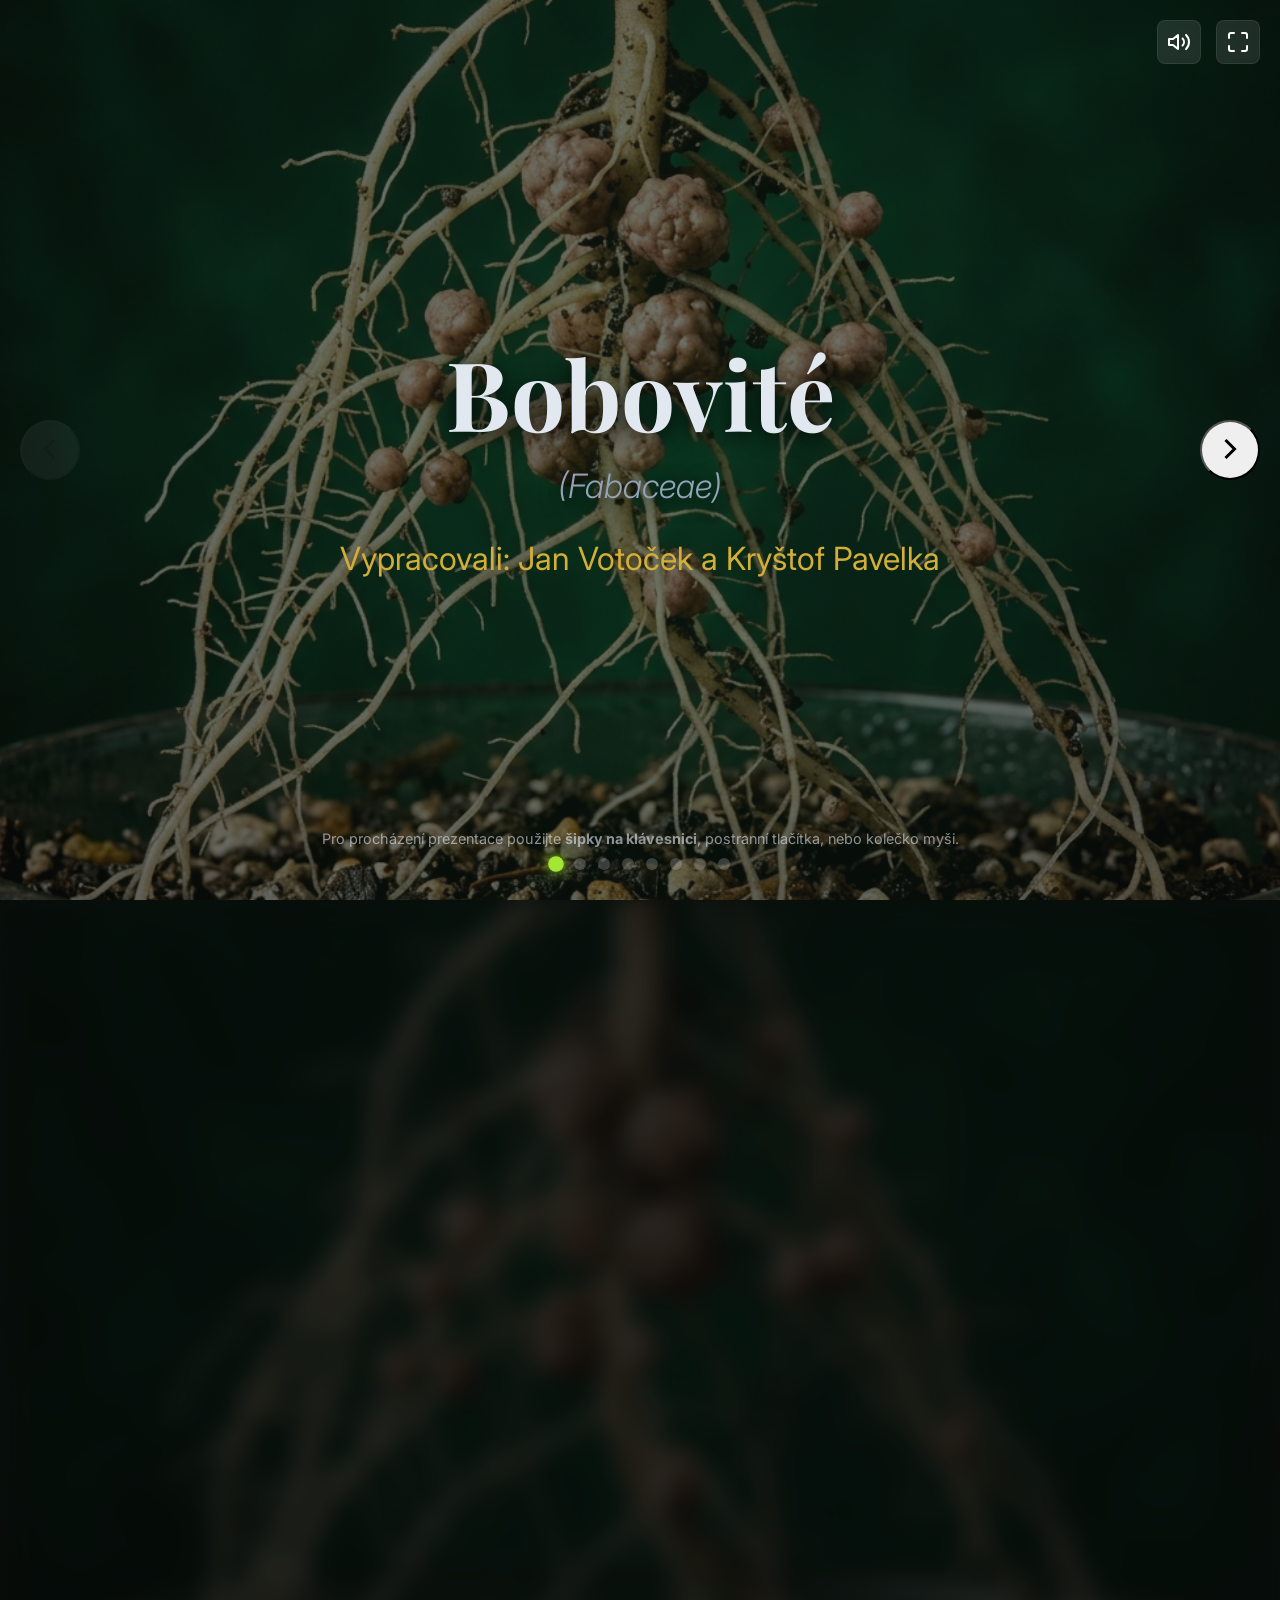
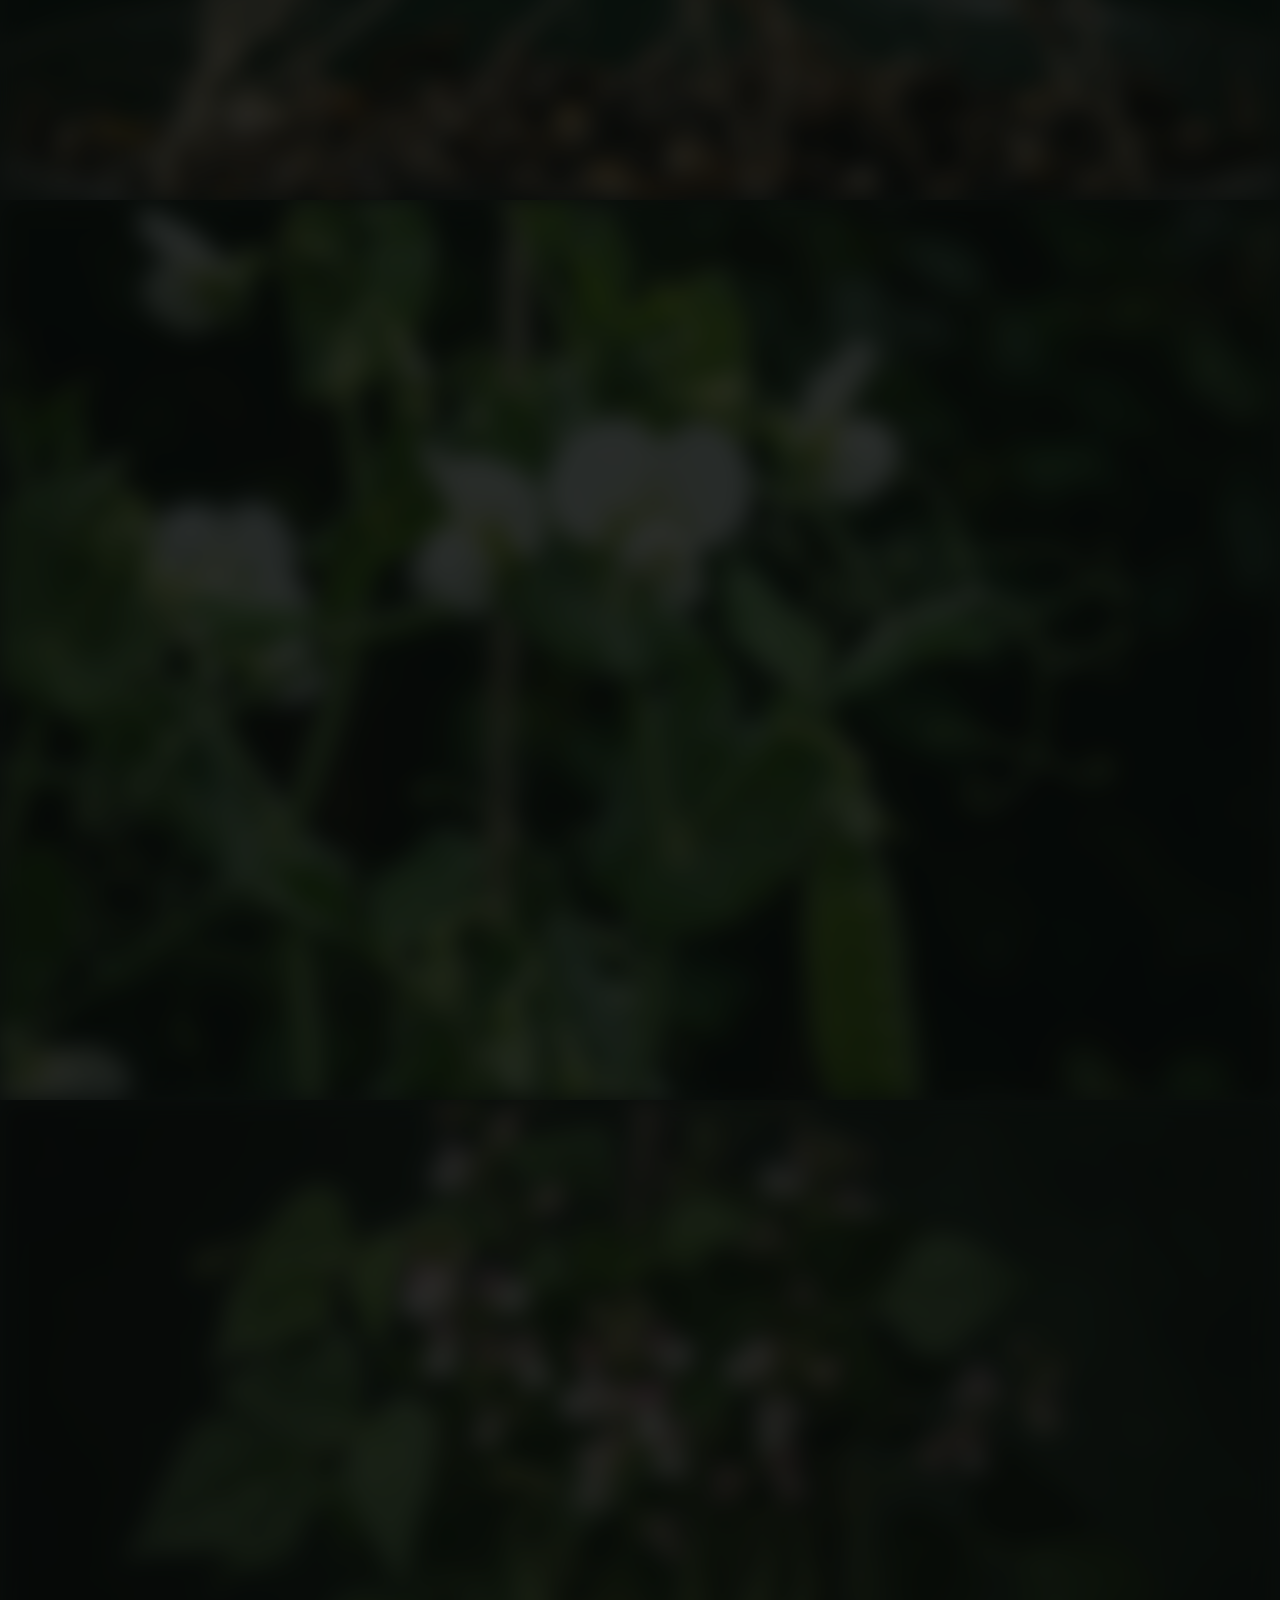
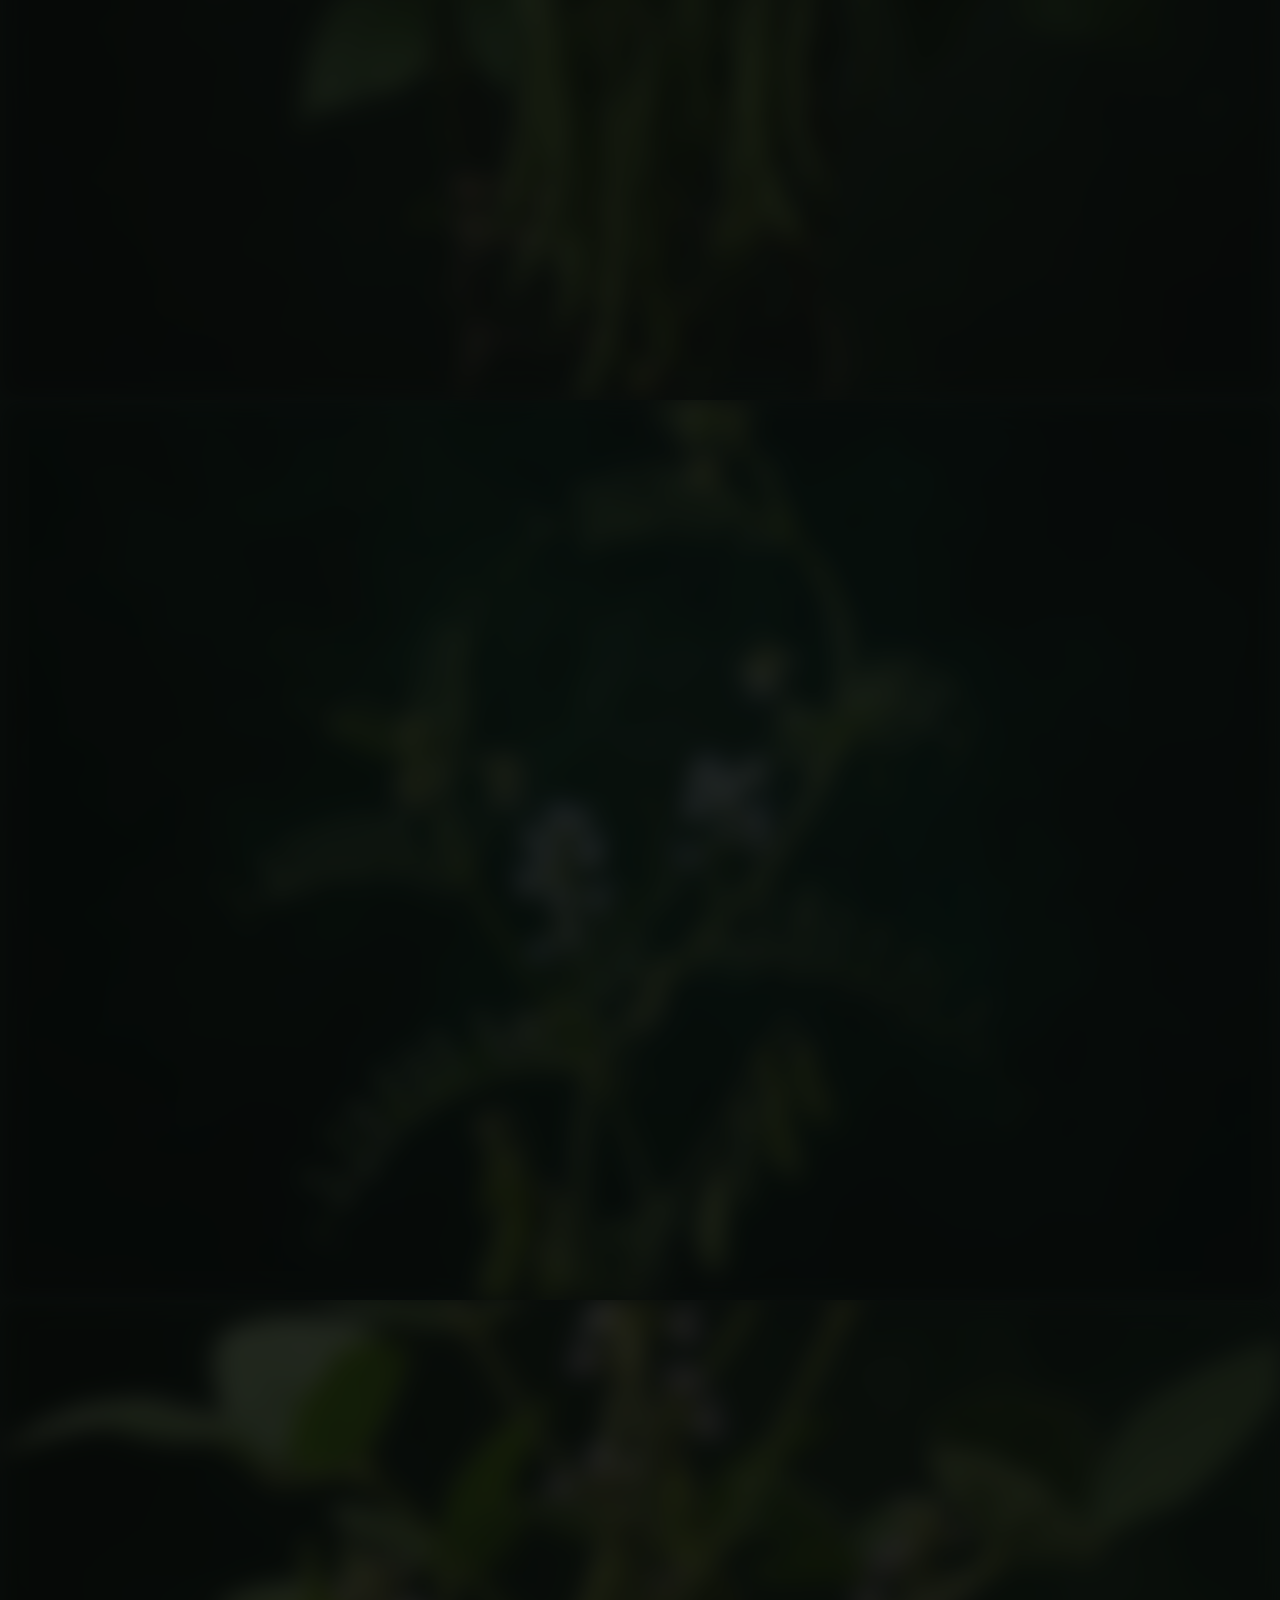
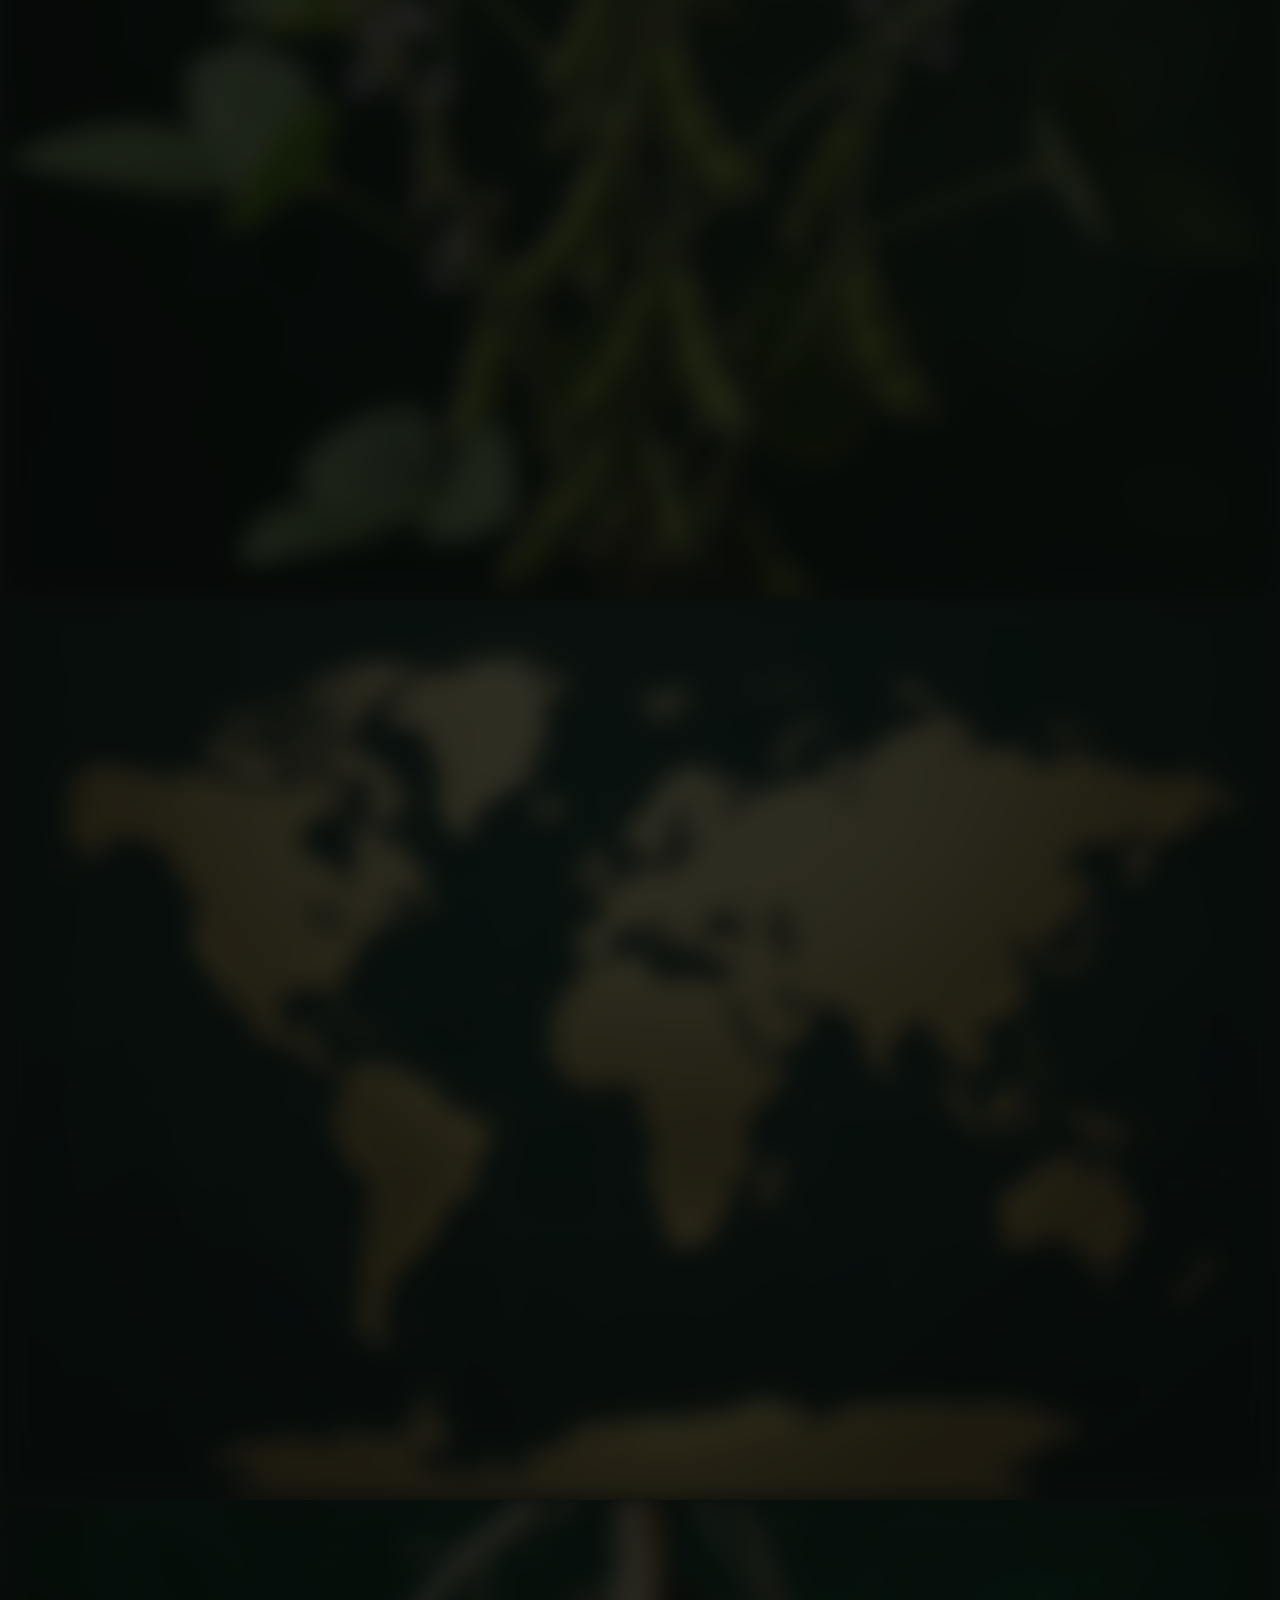
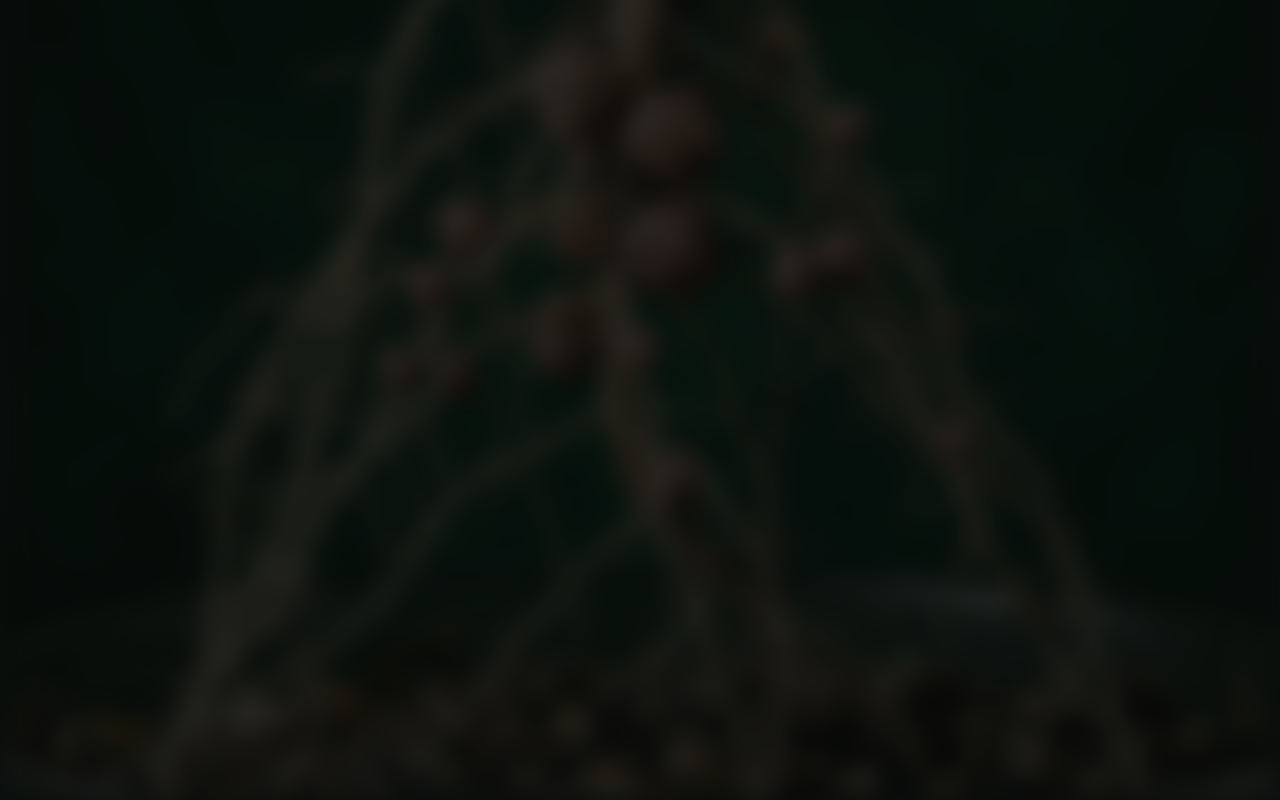
==== commit e25ea4c2: "Add files via upload" ====
--- a/index.html
+++ b/index.html
@@ -1,865 +1,326 @@
 <!DOCTYPE html>
 <html lang="cs">
-
 <head>
     <meta charset="UTF-8">
     <meta name="viewport" content="width=device-width, initial-scale=1.0">
-    <title>Skalní Hřiby | Expertí Geomorfologie</title>
-    <link rel="stylesheet" href="premium-design.css">
-    <script src="https://cdnjs.cloudflare.com/ajax/libs/gsap/3.12.2/gsap.min.js"></script>
-    <script src="https://cdnjs.cloudflare.com/ajax/libs/gsap/3.12.2/ScrollTrigger.min.js"></script>
-    <script src="https://unpkg.com/lucide@latest"></script>
-    <link rel="stylesheet" href="https://unpkg.com/leaflet@1.9.4/dist/leaflet.css"
-        integrity="sha256-p4NxAoJBhIIN+hmNHrzRCf9tD/miZyoHS5obTRR9BMY=" crossorigin="" />
-    <script src="https://unpkg.com/leaflet@1.9.4/dist/leaflet.js"
-        integrity="sha256-20nQCchB9co0qIjJZRGuk2/Z9VM+kNiyxNV1lvTlZBo=" crossorigin=""></script>
+    <title>Bobovité (Fabaceae) - Interaktivní Prezentace</title>
+    <link rel="preconnect" href="https://fonts.googleapis.com">
+    <link rel="preconnect" href="https://fonts.gstatic.com" crossorigin>
+    <link href="https://fonts.googleapis.com/css2?family=Inter:wght@300;400;500;700&family=Playfair+Display:wght@500;700&display=swap" rel="stylesheet">
+    <link rel="stylesheet" href="style.css">
 </head>
-
 <body>
-
-    <div class="progress-bar"></div>
-
-    <div class="liquid-container">
-        <nav class="liquid-nav">
-            <button class="ai-nav-toggle" onclick="openAIModal()" title="AI Geolog">
-                <i data-lucide="sparkles"></i>
+    <div class="presentation-container">
+        
+        <div class="controls">
+            <button id="voice-btn" class="control-btn" aria-label="Hlasový doprovod">
+                <svg viewBox="0 0 24 24" width="24" height="24" stroke="currentColor" stroke-width="2" fill="none" stroke-linecap="round" stroke-linejoin="round">
+                    <polygon points="11 5 6 9 2 9 2 15 6 15 11 19 11 5"></polygon>
+                    <path d="M19.07 4.93a10 10 0 0 1 0 14.14M15.54 8.46a5 5 0 0 1 0 7.07"></path>
+                </svg>
             </button>
-            <div class="nav-liquid-bg">
-                <div class="nav-blob"></div>
-                <div class="nav-indicator"></div>
-            </div>
-            <a href="#hero" class="active" data-index="0">Domů</a>
-            <a href="#litologie" data-index="1">Litologie</a>
-            <a href="#procesy" data-index="2">Procesy</a>
-            <a href="#future" data-index="3">Osud</a>
-            <a href="#lokality" data-index="4">Atlas</a>
-            <button class="explore-toggle" onclick="toggleExploreMode()" title="Průzkumný mód">
-                <i data-lucide="microscope"></i>
+            <button id="fullscreen-btn" class="control-btn" aria-label="Celoobrazovkový režim">
+                <svg viewBox="0 0 24 24" width="24" height="24" stroke="currentColor" stroke-width="2" fill="none" stroke-linecap="round" stroke-linejoin="round"><path d="M8 3H5a2 2 0 0 0-2 2v3m18 0V5a2 2 0 0 0-2-2h-3m0 18h3a2 2 0 0 0 2-2v-3M3 16v3a2 2 0 0 0 2 2h3"></path></svg>
             </button>
-        </nav>
-    </div>
-
-
-    <div class="explore-tooltip" id="exploreTooltip">Klikni pro vysvětlení AI</div>
-
-    <section id="hero" class="hero">
-        <div class="hero-bg" id="heroBg"></div>
-        <div class="hero-content">
-            <span class="reveal"
-                style="text-transform: uppercase; letter-spacing: 4px; font-weight: 700; color: var(--primary);"></span>
-            <h1 id="heroTitle" style="opacity: 0; transform: translateY(50px);">SKALNÍ<br>HŘIBY</h1>
-            <p id="heroLead" style="opacity: 0; transform: translateY(30px);">Komplexní pohled do světa selektivního
-                zvětrávání a geomorfologických procesů pískovcových měst.</p>
-            <div class="reveal" style="margin-top: 40px;">
-                <a href="#genesis" class="btn-premium" id="startJourneyBtn">ZAČÍT</a>
-            </div>
         </div>
-    </section>
-
-    <section id="genesis" class="reveal">
-        <h2 style="text-align: center; margin-bottom: 60px;">Jak hřib vzniká?</h2>
-        <div class="grid" style="grid-template-columns: repeat(3, 1fr); gap: 30px;">
-            <div class="glass-card" style="text-align: center;">
-                <div style="font-size: 2.5rem; color: var(--primary); margin-bottom: 20px;"><i data-lucide="waves"></i>
-                </div>
-                <h4 data-inspectable="true" data-topic="Sedimentace pískovce u skalních hřibů">1. Usazování</h4>
-                <div class="more-info-static" style="padding-top: 15px; font-size: 0.85rem; color: var(--text-dim);"
-                    data-inspectable="true" data-topic="Mořská sedimentace v druhohorách">
-                    Před miliony lety se na dně moře vrstvil písek.</div>
-                <button class="btn-anim" onclick="openAnimation('sediment')">Sledovat proces</button>
-            </div>
-            <div class="glass-card" style="text-align: center;">
-                <div style="font-size: 2.5rem; color: var(--primary); margin-bottom: 20px;"><i data-lucide="lock"></i>
-                </div>
-                <h4 data-inspectable="true" data-topic="Diageneze a litifikace pískovce">2. Ztvrdnutí</h4>
-                <div class="more-info-static" style="padding-top: 15px; font-size: 0.85rem; color: var(--text-dim);"
-                    data-inspectable="true" data-topic="Tmel v pískovci a jeho vliv na tvrdost">
-                    Tlakem a chemií se písek slepil v kámen.</div>
-                <button class="btn-anim" onclick="openAnimation('lithos')">Sledovat proces</button>
-            </div>
-            <div class="glass-card" style="text-align: center;">
-                <div style="font-size: 2.5rem; color: var(--primary); margin-bottom: 20px;"><i
-                        data-lucide="mountain"></i></div>
-                <h4 data-inspectable="true" data-topic="Erozní modelování geomorfologických útvarů">3. Obroušení</h4>
-                <div class="more-info-static" style="padding-top: 15px; font-size: 0.85rem; color: var(--text-dim);"
-                    data-inspectable="true" data-topic="Eolická eroze a koraze">
-                    Vítr a mráz začaly vybrousit tvary.</div>
-                <p style="font-size: 0.8rem; color: var(--primary); margin-top: 15px;">Vyzkoušejte v simulátoru níže ↓
-                </p>
-            </div>
+
+        <div class="navigation-dots" id="dots">
+            <!-- Vygenerováno pomocí JS -->
         </div>
 
-        <div class="glass-card" style="margin-top: 40px;" id="simulace">
-            <h3 style="text-align: center; margin-bottom: 30px;">Simulátor Selektivní Eroze</h3>
-            <div style="display: flex; gap: 40px; align-items: center;">
-                <div style="flex: 1;">
-                    <p style="font-size: 0.95rem;">Zde můžete v reálném čase sledovat, jak pískem nasycený vítr (koraze)
-                        modeluje spodní část skály.</p>
-                    <div style="margin-top: 30px; display: flex; gap: 15px;">
-                        <button id="startBtn" class="btn-premium"
-                            style="margin-top: 0; cursor: pointer; background: var(--primary); color: #000;">Spustit
-                            Erozi</button>
-                        <button id="resetBtn" class="btn-premium"
-                            style="margin-top: 0; cursor: pointer;">Resetovat</button>
-                    </div>
-                </div>
-                <div id="canvas-container"
-                    style="flex: 1.5; height: 350px; background: rgba(0,0,0,0.3); border-radius: 20px; position: relative; overflow: hidden; display: flex; justify-content: center; align-items: bottom;">
-                    <div id="rock-model"
-                        style="width: 120px; height: 180px; background: #554433; align-self: flex-end; border-radius: 10px 10px 0 0; transition: width 5s linear, height 5s linear; position: relative; margin-bottom: 20px;">
-                        <div id="cap-rock"
-                            style="width: 130px; height: 50px; background: #3d3126; border-radius: 50% 50% 10px 10px; position: absolute; top: -10px; left: 50%; transform: translateX(-50%); border-bottom: 3px solid #2a221a;">
-                        </div>
-                    </div>
-                </div>
-            </div>
-        </div>
-    </section>
-
-    <section id="litologie" class="expert-grid" style="direction: rtl;">
-        <div style="direction: ltr;" class="reveal">
-            <h2 style="margin-bottom: 30px; letter-spacing: 1px;">OD ROVINY K VĚŽÍM</h2>
-            <div class="glass-card" style="padding: 40px; border-right: 4px solid var(--primary);">
-                <p style="font-size: 1.1rem; line-height: 1.7; color: var(--text-main);">
-                    Sedimenty (písek) se původně usazovaly ve vodorovných vrstvách na mořském dně. Jak se z nich ale
-                    staly samostatné sloupy?
-                </p>
-                <div style="margin-top: 25px; display: grid; gap: 20px;">
-                    <div style="display: flex; gap: 20px;">
-                        <span style="font-size: 2rem; color: var(--primary); font-weight: 800; opacity: 0.5;">01</span>
-                        <p style="color: var(--text-dim);"><strong>Tektonika a praskání:</strong> Při výzdvihu zemské
-                            kůry vznikly v masivu svislé trhliny (tzv. pukliny). Pískovec se tak rozdělil na obří
-                            kvádry.</p>
-                    </div>
-                    <div style="display: flex; gap: 20px;">
-                        <span style="font-size: 2rem; color: var(--primary); font-weight: 800; opacity: 0.5;">02</span>
-                        <p style="color: var(--text-dim);"><strong>Rozšiřování spár:</strong> Do těchto prasklin vnikla
-                            voda, mráz a kořeny rostlin. Ty mechanicky rozšiřovaly mezery mezi bloky.</p>
-                    </div>
-                    <div style="display: flex; gap: 20px;">
-                        <span style="font-size: 2rem; color: var(--primary); font-weight: 800; opacity: 0.5;">03</span>
-                        <p style="color: var(--text-dim);"><strong>Izolace sloupu:</strong> Postupem času se okolní masa
-                            horniny rozpadla, čímž zůstaly stát osamocené skalní věže a budoucí "hřiby".</p>
-                    </div>
-                </div>
-            </div>
-        </div>
-        <div class="reveal">
-            <img src="assets/hero.png" id="imgLitologie" alt="Vertikální pukliny" class="parallax-img"
-                style="border-radius: 30px; border: 1px solid var(--glass-border); max-height: 500px; width: 100%; object-fit: cover;">
-        </div>
-    </section>
-
-    <section id="procesy" class="expert-grid">
-        <div class="reveal">
-            <h2 style="margin-bottom: 30px; letter-spacing: 2px;" data-inspectable="true"
-                data-topic="Mechanismus selektivní eroze">PRINCIP SELEKTIVNÍ EROZE</h2>
-            <div class="glass-card" style="padding: 40px; border-left: 4px solid var(--primary);">
-                <p style="font-size: 1.2rem; margin-bottom: 25px; color: #fff; font-weight: 600;"
-                    data-inspectable="true" data-topic="Diferenciální zvětrávání hornin">
-                    Klíčem ke vzniku hřibu je různorodá odolnost horninových vrstev.
-                </p>
-
-                <div style="margin-bottom: 25px;">
-                    <h4 style="color: var(--primary); margin-bottom: 10px; display: flex; align-items: center; gap: 10px;"
-                        data-inspectable="true" data-topic="Křemitý a železitý tmel u pokliček">
-                        <i data-lucide="chevron-up"></i> Horní část (Klobouk)
-                    </h4>
-                    <p style="color: var(--text-dim); line-height: 1.6;">
-                        Je obvykle tvořena pískovcem s <strong>křemitým nebo železitým tmelem</strong>, který je velmi
-                        tvrdý a odolný vůči zvětrávání.
-                    </p>
-                </div>
-
-                <div>
-                    <h4
-                        style="color: var(--accent); margin-bottom: 10px; display: flex; align-items: center; gap: 10px;">
-                        <i data-lucide="chevron-down"></i> Spodní část (Noha)
-                    </h4>
-                    <p style="color: var(--text-dim); line-height: 1.6;">
-                        Je z měkčího, <strong>hlinitého pískovce</strong>, který podléhá erozi mnohem rychleji působením
-                        vlhkosti a pískem nasyceného větru u země.
-                    </p>
-                </div>
-            </div>
-        </div>
-        <div class="reveal" style="display: flex; align-items: center; justify-content: center;">
-            <img src="assets/forest.png" id="imgProcesy" alt="Geologický detail" class="parallax-img"
-                style="border-radius: 30px; border: 1px solid var(--glass-border); max-height: 500px; width: 100%; object-fit: cover;">
-        </div>
-    </section>
-
-
-
-    <section id="future" class="reveal" style="margin-top: 100px; margin-bottom: 100px;">
-        <div class="glass-card"
-            style="padding: 60px; text-align: center; background: linear-gradient(135deg, rgba(20,20,20,0.4), rgba(5,5,5,0.6)); border: 1px solid rgba(255,78,95,0.2);">
-            <h2 style="margin-bottom: 30px; letter-spacing: 2px; color: var(--accent);">OSUD SKALNÍCH HŘIBŮ</h2>
-            <div style="max-width: 800px; margin: 0 auto;">
-                <p style="font-size: 1.25rem; line-height: 1.8; color: var(--text-main); margin-bottom: 30px;">
-                    Skalní hřiby jsou z geologického hlediska jen <strong>pomíjivým okamžikem</strong>. Proces, který je
-                    vytvořil, je nakonec i zahubí.
-                </p>
-                <div class="grid"
-                    style="grid-template-columns: repeat(auto-fit, minmax(250px, 1fr)); gap: 30px; text-align: left;">
-                    <div style="background: rgba(255,255,255,0.03); padding: 25px; border-radius: 20px;">
-                        <h4 style="color: var(--primary); margin-bottom: 15px;">Kdy se zřítí?</h4>
-                        <p style="color: var(--text-dim); font-size: 0.95rem;">Nedá se to určit přesně na rok. Některé
-                            útvary stojí staletí, jiné mohou zaniknout během jedné extrémní bouře nebo mrazivé zimy, kdy
-                            led roztrhne oslabenou nohu.</p>
-                    </div>
-                    <div style="background: rgba(255,255,255,0.03); padding: 25px; border-radius: 20px;">
-                        <h4 style="color: var(--primary); margin-bottom: 15px;">Bod zlomu</h4>
-                        <p style="color: var(--text-dim); font-size: 0.95rem;">Jakmile noha hřibu dosáhne kritického
-                            zúžení, přestane zvládat váhu masivního klobouku. Gravitace pak vykoná své a klobouk se
-                            vlastní vahou odlomí a zřítí.</p>
-                    </div>
-                    <div style="background: rgba(255,255,255,0.03); padding: 25px; border-radius: 20px;">
-                        <h4 style="color: var(--primary); margin-bottom: 15px;">Status: Ohrožené</h4>
-                        <p style="color: var(--text-dim); font-size: 0.95rem;">Mnohé slavné hřiby jsou dnes přísně
-                            chráněny a monitorovány. Jsou to unikátní sochy přírody, které už nikdo znovu nepostaví –
-                            jakmile jednou padnou, proces začíná od nuly.</p>
-                    </div>
-                </div>
-            </div>
-        </div>
-    </section>
-
-    <section id="lokality" style="text-align: center;">
-        <h2 class="reveal">Světový a Lokální Atlas</h2>
-        <div class="expert-grid" style="margin-top: 60px; text-align: left;">
-            <div class="glass-card reveal">
-                <h4>Česká Republika</h4>
-                <p>Broumovské stěny (hřiby u Slavného), Kokořínsko, České Švýcarsko.</p>
-            </div>
-            <div class="glass-card reveal">
-                <h4>Světové Lokality</h4>
-                <p>Bardenas Reales (Španělsko), Goblin Valley (USA), Wadi Rum (Jordánsko).</p>
-            </div>
-        </div>
-        <div id="map"
-            style="height: 600px; margin-top: 60px; border-radius: 40px; border: 1px solid var(--glass-border); z-index: 1;"
-            class="reveal"></div>
-    </section>
-
-    </section>
-
-    <svg xmlns="http://www.w3.org/2000/svg" version="1.1" style="position: absolute; width: 0; height: 0;">
-        <defs>
-            <filter id="goo">
-                <feGaussianBlur in="SourceGraphic" stdDeviation="8" result="blur" />
-                <feColorMatrix in="blur" mode="matrix" values="1 0 0 0 0  0 1 0 0 0  0 0 1 0 0  0 0 0 20 -9"
-                    result="goo" />
-            </filter>
-        </defs>
-    </svg>
-
-    <div class="modal-overlay" id="animationModal">
-        <div class="modal-content">
-            <span class="modal-close" onclick="closeModal()">&times;</span>
-            <h2 id="modalTitle">Animace procesu</h2>
-            <p id="modalDesc" style="color: var(--text-dim); margin-top: 10px;"></p>
-            <div id="animation-view">
-                <canvas id="genCanvas"></canvas>
-            </div>
+        <!-- Šipky pro navigaci pro případ klikání -->
+        <button class="nav-arrow left-arrow" id="prev-btn" aria-label="Předchozí" disabled>
+            <svg viewBox="0 0 24 24" width="36" height="36" stroke="currentColor" stroke-width="2" fill="none"><polyline points="15 18 9 12 15 6"></polyline></svg>
+        </button>
+        <button class="nav-arrow right-arrow" id="next-btn" aria-label="Další">
+            <svg viewBox="0 0 24 24" width="36" height="36" stroke="currentColor" stroke-width="2" fill="none"><polyline points="9 18 15 12 9 6"></polyline></svg>
+        </button>
+
+        <div class="slides-wrapper" id="slides-wrapper">
+            
+            <!-- Slide 1: Titulní Strana -->
+            <section class="slide active">
+                <div class="slide-background" style="background-image: url('assets/fabaceae_intro_1775802088900.png')"></div>
+                <div class="slide-content intro-slide" style="justify-content: center; align-items: center;">
+                    <h1 class="main-title" style="font-size: 6rem; margin-bottom: 20px;">Bobovité <span class="latin-name" style="font-size: 0.35em;">(Fabaceae)</span></h1>
+                    <h3 style="text-align: center; color: var(--gold); font-family: 'Inter', sans-serif; font-weight: 400; font-size: 2rem;">Vypracovali: Jan Votoček a Kryštof Pavelka</h3>
+                    <p class="instruction-text" style="position: absolute; bottom: 50px; margin: 0;">Pro procházení prezentace použijte <strong>šipky na klávesnici</strong>, postranní tlačítka, nebo kolečko myši.</p>
+                </div>
+            </section>
+
+            <!-- Slide 2: Znaky čeledi -->
+            <section class="slide">
+                <div class="slide-background blur-bg" style="background-image: url('assets/fabaceae_intro_1775802088900.png')"></div>
+                <div class="slide-content intro-slide">
+                    <h2 class="plant-title" style="text-align: center; margin-bottom: 30px;">Znaky čeledi</h2>
+                    <div class="glass-panel main-panel" style="max-height: 85vh; overflow-y: auto;">
+                        <p class="intro-description">Vítejte v interaktivním muzeu jedné z nejvýznamnějších čeledí rostlin.</p>
+                        <div class="features-grid">
+                            <div class="feature-card">
+                                <h3>Motýlovitý květ</h3>
+                                <p>Květ vzhledem připomíná motýla. Skládá se z <strong>pavézy</strong> (horní velký lístek lákající hmyz), dvou postranních <strong>křídel</strong> a ze srostlého <strong>člunku</strong>. Ve člunku se schovávají tyčinky a pestík chráněné před nepřízní vlivů.</p>
+                            </div>
+                            <div class="feature-card">
+                                <h3>Plod Lusk</h3>
+                                <p>Charakteristický suchý plod, který po dozrání obvykle puká nadvakrát. Uvnitř se nacházejí cenná semena (luštěniny), která v sobě nesou vysoký obsah pro člověka velmi důležitých bílkovin.</p>
+                            </div>
+                            <div class="feature-card">
+                                <h3>Přírodní hnojivo v kořenech</h3>
+                                <p>Rostliny tvoří dokonalou symbiózu s hlízkovitými bakteriemi (rod <em>Rhizobium</em>) žijícími na kořenech. Ty umí jako jedny z mála vázat volný dusík ze vzduchu, čímž půdu přirozeně hnojí a obohacují.</p>
+                            </div>
+                            <div class="feature-card">
+                                <h3>Složené listy a úponky</h3>
+                                <p>Listy bývají obvykle <strong>složené</strong> (zpeřené či trojčetné). Pro popínavé druhy teto čeledi (například hrách) je typické, že se koncové lístky přeměňují v <strong>úponky</strong>, kterými se rostlina inteligentně zachytává opory.</p>
+                            </div>
+                        </div>
+                    </div>
+                </div>
+            </section>
+
+
+
+            <!-- Slide 4: Hrách setý -->
+            <section class="slide">
+                <div class="slide-background blur-bg" style="background-image: url('assets/peas_plant_1775802103874.png')"></div>
+                <div class="slide-content split-layout">
+                    <div class="info-side">
+                        <h2 class="plant-title">Hrách setý <span class="latin-name">(Pisum sativum)</span></h2>
+                        <div class="badges">
+                            <span class="badge">Bylina</span>
+                            <span class="badge">Jednoletá</span>
+                        </div>
+                        
+                        <div class="glass-panel details-panel">
+                            <ul class="data-list">
+                                <li><strong>Výška:</strong> 15–200 cm (podle odrůdy, obvykle popínavá lodyha s úponky)</li>
+                                <li><strong>Výskyt (prostředí):</strong> Mírné podnebí. Vyžaduje slunné stanoviště a oporu, propustnou půdu. Nesnáší těžké zamokřené půdy.</li>
+                                <li><strong>Květy:</strong> Motýlovité, většinou čistě bílé (u krmných odrůd fialové). Kvete na jaře a v létě (květen – červenec).</li>
+                                <li><strong>Plod:</strong> Lusk obsahující kulatá zelená nebo žlutá semena.</li>
+                            </ul>
+                            
+                            <!-- Interaktivní zóna pro Zápis a Zajímavost -->
+                            <div class="interactive-zones">
+                                <div class="flip-card notebook-card">
+                                    <div class="flip-card-inner">
+                                        <div class="flip-card-front card-green">Zápis do sešitu: Využití</div>
+                                        <div class="flip-card-back">
+                                            <strong>Druh zeleniny a luštěniny</strong><br>
+                                            Konzumují se nezralá i zralá semena. Mají <strong>nízký glykemický index</strong>, obsahují bílkoviny, vlákninu, vitamíny (B, C) a minerály (draslík). Konzumujeme pro podporu růstu svalů a dobré trávení.
+                                        </div>
+                                    </div>
+                                </div>
+                                <div class="flip-card fun-fact-card">
+                                    <div class="flip-card-inner">
+                                        <div class="flip-card-front card-gold">Zajímavost</div>
+                                        <div class="flip-card-back">
+                                            Víte, že na vlastnotečně pěstovaném hrachu v Brně objevil <strong>Johann Gregor Mendel</strong> 
+                                            v 19. století základní zákony genetiky a dědičnosti? Sledoval, jak se barva a tvar semen přenáší na potomstvo.
+                                        </div>
+                                    </div>
+                                </div>
+                            </div>
+                        </div>
+                    </div>
+                    <div class="image-side">
+                        <img src="assets/peas_plant_1775802103874.png" alt="Hrách setý" class="featured-image">
+                    </div>
+                </div>
+            </section>
+
+            <!-- Slide 3: Fazol obecný -->
+            <section class="slide">
+                <div class="slide-background blur-bg" style="background-image: url('assets/beans_plant_1775802120910.png')"></div>
+                <div class="slide-content split-layout reversed">
+                    <div class="info-side">
+                        <h2 class="plant-title">Fazol obecný <span class="latin-name">(Phaseolus vulgaris)</span></h2>
+                        <div class="badges">
+                            <span class="badge">Bylina</span>
+                            <span class="badge">Jednoletá</span>
+                        </div>
+                        
+                        <div class="glass-panel details-panel">
+                            <ul class="data-list">
+                                <li><strong>Výška:</strong> Keříčkové formy (30–60 cm), pnoucí odrůdy dorůstají až 3 metrů.</li>
+                                <li><strong>Výskyt (prostředí):</strong> Původem z tropické Ameriky. Je teplomilná rostlina citlivá na mráz. Vyžaduje chráněná slunná stanoviště a na živiny bohatou (humózní) půdu.</li>
+                                <li><strong>Květy:</strong> Motýlovité květy vyrůstající v řídkých hroznech. Barva kolísá od bílé přes nažloutlou, růžovou k fialové. Kvete v létě (červen – srpen).</li>
+                                <li><strong>Plod:</strong> Dlouhý lusk (až desítky cm), pěstuje se v masitých nepukavých i klasických varintách.</li>
+                            </ul>
+                            
+                            <div class="interactive-zones">
+                                <div class="flip-card notebook-card">
+                                    <div class="flip-card-inner">
+                                        <div class="flip-card-front card-green">Zápis do sešitu: Využití</div>
+                                        <div class="flip-card-back">
+                                            <strong>Zelenina (lusky) a luštěnina (semena)</strong><br>
+                                            <span style="color:var(--danger)">Cokoliv v syrovém stavu je mírně jedovaté!</span> Musí se vařit (obsahuje toxin fasin). Dodává fosfor, železo, vápník a vitamíny řady B.
+                                        </div>
+                                    </div>
+                                </div>
+                                <div class="flip-card fun-fact-card">
+                                    <div class="flip-card-inner">
+                                        <div class="flip-card-front card-gold">Zajímavost</div>
+                                        <div class="flip-card-back">
+                                            Indiáni v Americe pěstovali fazole v kombinaci zvané "Tři sestry": <strong>kukuřice, fazole a dýně</strong>. Kukuřice sloužila jako opora, fazole dodávala do půdy dusík a dýně pokryla zem, aby se odpařovalo méně vody.
+                                        </div>
+                                    </div>
+                                </div>
+                            </div>
+                        </div>
+                    </div>
+                    <div class="image-side">
+                        <img src="assets/beans_plant_1775802120910.png" alt="Fazol obecný" class="featured-image">
+                    </div>
+                </div>
+            </section>
+
+            <!-- Slide 4: Čočka jedlá -->
+            <section class="slide">
+                <div class="slide-background blur-bg" style="background-image: url('assets/lentils_plant_1775802132482.png')"></div>
+                <div class="slide-content split-layout">
+                    <div class="info-side">
+                        <h2 class="plant-title">Čočka jedlá <span class="latin-name">(Lens culinaris)</span></h2>
+                        <div class="badges">
+                            <span class="badge">Bylina</span>
+                            <span class="badge">Jednoletá</span>
+                        </div>
+                        
+                        <div class="glass-panel details-panel">
+                            <ul class="data-list">
+                                <li><strong>Výška:</strong> Velmi nízká, jemná rostlinka (15–50 cm). Bohatě větvená se zpeřenými lístky zakončenými úponkem.</li>
+                                <li><strong>Výskyt (prostředí):</strong> Původ z Blízkého východu. Miluje teplo, je velmi odolná proti suchu ("suchomilná"). Nedaří se jí ve vlhku a těžkých půdách, lépe kamenité a lehké půdy.</li>
+                                <li><strong>Květy:</strong> Velmi drobné, bledě modré až fialové, kvetou od června do srpna (léto).</li>
+                                <li><strong>Plod:</strong> Drobný, široce kosočtverečný plochý lusk (obsahuje obvykle 1-2 plochá semena).</li>
+                            </ul>
+                            
+                            <div class="interactive-zones">
+                                <div class="flip-card notebook-card">
+                                    <div class="flip-card-inner">
+                                        <div class="flip-card-front card-green">Zápis do sešitu: Využití</div>
+                                        <div class="flip-card-back">
+                                            <strong>Důležitá luštěnina</strong><br>
+                                            Tvoří ji z cca 25 % čisté bílkoviny! Je extrémně bohatá na <strong>železo a kyselinu listovou</strong>. Snadno stabilizuje hladinu cukru v krvi a je snadněji stravitelná než fazole.
+                                        </div>
+                                    </div>
+                                </div>
+                                <div class="flip-card fun-fact-card">
+                                    <div class="flip-card-inner">
+                                        <div class="flip-card-front card-gold">Zajímavost</div>
+                                        <div class="flip-card-back">
+                                            Čočka je jednou z vůbec <strong>prvních pěstovaných plodin na světě</strong>. Archeologové nalezli čočku v jeskyni poblíž starověké hrobky, jejíž nalezené vzorky jsou staré až 8000 let!
+                                        </div>
+                                    </div>
+                                </div>
+                            </div>
+                        </div>
+                    </div>
+                    <div class="image-side">
+                        <img src="assets/lentils_plant_1775802132482.png" alt="Čočka jedlá" class="featured-image">
+                    </div>
+                </div>
+            </section>
+
+            <!-- Slide 5: Sója luštinatá -->
+            <section class="slide">
+                <div class="slide-background blur-bg" style="background-image: url('assets/soy_plant_1775802147538.png')"></div>
+                <div class="slide-content split-layout reversed">
+                    <div class="info-side">
+                        <h2 class="plant-title">Sója luštinatá <span class="latin-name">(Glycine max)</span></h2>
+                        <div class="badges">
+                            <span class="badge">Bylina</span>
+                            <span class="badge">Jednoletá</span>
+                        </div>
+                        
+                        <div class="glass-panel details-panel">
+                            <ul class="data-list">
+                                <li><strong>Výška:</strong> 20–200 cm (Zemědělsky pěstované odrůdy mají obvykle kolem 1 metru). Celá rostlina je nápadně drsně chlupatá.</li>
+                                <li><strong>Výskyt (prostředí):</strong> Teplomilná rostlina původem z východní Asie. Potřebuje dostatek letních srážek, hlubší prohřívanou půdu. Náročnější na zálivku z počátku růstu.</li>
+                                <li><strong>Květy:</strong> Droboučké, nenápadné bílé, růžové či fialové květy utopené v paždí listů. Kvetou v létě.</li>
+                                <li><strong>Plod:</strong> Chlupatý převislý lusk v trsech (skrývá 1–4 kuličky semen nejčastěji žluté barvy, ale varianty mohou být i černé nebo zelené).</li>
+                            </ul>
+                            
+                            <div class="interactive-zones">
+                                <div class="flip-card notebook-card">
+                                    <div class="flip-card-inner">
+                                        <div class="flip-card-front card-green">Zápis do sešitu: Využití</div>
+                                        <div class="flip-card-back">
+                                            <strong>Dvojkomodita: Olejnina i Luštěnina</strong><br>
+                                            Má zdaleka nejvyšší podíl bílkovin (cca 40 %) s kompletním aminokyselinovým profilem, plus zhruba 20 % olejů. Vyrábí se z ní Tofu, tempeh, mléko i sójový olej.
+                                        </div>
+                                    </div>
+                                </div>
+                                <div class="flip-card fun-fact-card">
+                                    <div class="flip-card-inner">
+                                        <div class="flip-card-front card-gold">Zajímavost</div>
+                                        <div class="flip-card-back">
+                                            Je to <strong>celosvětově nejrozšířenější pěstovaná luštěnina</strong> a velmi kontroverzní plodina. Více jak 80 % světové produkce se buď použije jako levné krmivo pro zvířata, nebo zpracuje průmyslově.
+                                        </div>
+                                    </div>
+                                </div>
+                            </div>
+                        </div>
+                    </div>
+                    <div class="image-side">
+                        <img src="assets/soy_plant_1775802147538.png" alt="Sója luštinatá" class="featured-image">
+                    </div>
+                </div>
+            </section>
+
+            <!-- Slide 6: Mapa výskytu (Závěr) -->
+            <section class="slide">
+                <div class="slide-background blur-bg" style="background-image: url('assets/world_map.png')"></div>
+                <div class="slide-content intro-slide">
+                    <h2 class="plant-title" style="text-align: center; margin-bottom: 20px;">Původ rostlin ve světě</h2>
+                    <div class="glass-panel main-panel map-panel" style="position: relative; padding: 20px;">
+                        <img src="assets/world_map.png" alt="Mapa původu" style="width: 100%; border-radius: 12px; display: block;">
+                        
+                        <!-- Markers -->
+                        <div class="map-marker" style="top: 55%; left: 25%;" title="Fazol obecný">
+                            <span class="marker-pulse"></span>
+                            <div class="marker-label">Fazol<br><small style="color: var(--accent);">Stř./Jižní Amerika</small></div>
+                        </div>
+                        <div class="map-marker" style="top: 38%; left: 52%;" title="Hrách setý">
+                            <span class="marker-pulse"></span>
+                            <div class="marker-label">Hrách<br><small style="color: var(--accent);">Evropa / Středomoří</small></div>
+                        </div>
+                        <div class="map-marker" style="top: 45%; left: 60%;" title="Čočka jedlá">
+                            <span class="marker-pulse"></span>
+                            <div class="marker-label">Čočka<br><small style="color: var(--accent);">Blízký východ</small></div>
+                        </div>
+                        <div class="map-marker" style="top: 42%; left: 78%;" title="Sója luštinatá">
+                            <span class="marker-pulse"></span>
+                            <div class="marker-label">Sója<br><small style="color: var(--accent);">Východní Asie</small></div>
+                        </div>
+                    </div>
+                </div>
+            </section>
+
+            <!-- Slide 7: Takeaway (Závěr) -->
+            <section class="slide">
+                <div class="slide-background blur-bg" style="background-image: url('assets/fabaceae_intro_1775802088900.png')"></div>
+                <div class="slide-content intro-slide" style="justify-content: center; text-align: center;">
+                    <h2 class="plant-title" style="font-size: 4rem; color: var(--gold); margin-bottom: 30px;">Co si odnést?</h2>
+                    <div class="glass-panel main-panel" style="max-width: 900px; margin: 0 auto; padding: 40px;">
+                        <ul style="list-style: none; text-align: left; font-size: 1.3rem; padding: 0;">
+                            <li style="margin-bottom: 30px; display: flex; gap: 15px;">
+                                <span style="font-size: 2rem;">🌱</span> 
+                                <div><strong>Zázrak v hlíně: </strong>Nepotřebují tuny drahých hnojiv, protože si pomocí hlízkových bakterií stahují dusík z atmosféry. Půdu nevysávají, naopak jí pomáhají.</div>
+                            </li>
+                            <li style="margin-bottom: 30px; display: flex; gap: 15px;">
+                                <span style="font-size: 2rem;">🥩</span> 
+                                <div><strong>Maso rostlinné říše: </strong>Luštěniny tvoří jeden z nejsilnějších přírodních zdrojů bílkovin, proto představují nepostradatelný základ výživy i perfektní alternativu pro zdravý životní styl.</div>
+                            </li>
+                            <li style="display: flex; gap: 15px;">
+                                <span style="font-size: 2rem;">🌍</span> 
+                                <div><strong>Budoucnost Země: </strong>Díky své nenáročnosti dokážou zasytit celou planetu. Jejich pěstování je extrémně udržitelné a dává tak klíč naší zdravé budoucnosti.</div>
+                            </li>
+                        </ul>
+                    </div>
+                </div>
+            </section>
+
         </div>
     </div>
-
-    <!-- Location Detail Modal -->
-    <div class="modal-overlay" id="locationModal">
-        <div class="modal-content">
-            <span class="modal-close" onclick="closeLocModal()">&times;</span>
-            <div class="loc-detail-grid">
-                <div class="loc-anim-item" style="opacity: 0; transform: translateX(-30px);">
-                    <img id="locImg" src=""
-                        style="width: 100%; border-radius: 30px; border: 1px solid rgba(255,255,255,0.1); box-shadow: 0 20px 40px rgba(0,0,0,0.4);">
-                </div>
-                <div class="loc-info-content">
-                    <h2 id="locTitle" class="loc-anim-item"
-                        style="margin-bottom: 20px; opacity: 0; transform: translateY(20px);"></h2>
-                    <p id="locDesc" class="loc-anim-item"
-                        style="color: var(--text-dim); margin-bottom: 30px; line-height: 1.8; opacity: 0; transform: translateY(20px);">
-                    </p>
-                    <div class="loc-anim-item"
-                        style="display: flex; gap: 15px; flex-wrap: wrap; opacity: 0; transform: translateY(20px);">
-                        <span id="locAge" class="glass-tag"></span>
-                        <span id="locType" class="glass-tag"></span>
-                    </div>
-                </div>
-            </div>
-        </div>
-    </div>
-    <div class="modal-overlay" id="aiModal">
-        <div class="ai-card">
-            <div class="ai-header">
-                <h3><i data-lucide="sparkles" style="width: 18px; vertical-align: middle; margin-right: 8px;"></i>AI
-                    Geolog</h3>
-                <span class="modal-close" onclick="closeAIModal()"
-                    style="position: static; font-size: 1.5rem;">&times;</span>
-            </div>
-            <div id="aiChatArea">
-                <div class="ai-bubble bot">Ahoj! Jsem tvůj digitální geologický průvodce. Zeptej se mě na cokoliv o
-                    vzniku skalních hřibů, erozi nebo pískovcích!</div>
-            </div>
-            <div class="ai-input-area">
-                <input type="text" id="aiInput" placeholder="Napiš dotaz..."
-                    onkeypress="if(event.key==='Enter') sendAIShowMessage()">
-                <button class="ai-send-btn" onclick="sendAIShowMessage()">
-                    <i data-lucide="send" style="width: 18px; height: 18px;"></i>
-                </button>
-            </div>
-        </div>
-    </div>
-
-    <!-- QR Code Modal -->
-    <div class="modal-overlay" id="qrModal">
-        <div class="modal-content" style="max-width: 400px; text-align: center;">
-            <span class="modal-close" onclick="closeQrModal()">&times;</span>
-            <h2 style="margin-bottom: 20px;">Mobilní průvodce</h2>
-            <p style="color: var(--text-dim); margin-bottom: 25px;">Naskenujte pro stažení materiálů do mobilu.</p>
-            <div style="background: white; padding: 20px; border-radius: 20px; display: inline-block;">
-                <img id="qrImg" src="assets/qr.png"
-                    style="width: 250px; height: 250px; display: block; border-radius: 10px; filter: contrast(1.1);">
-            </div>
-            <p style="margin-top: 20px; font-size: 0.8rem; color: var(--primary);">QR Kód - Geologická Expertíza</p>
-        </div>
-    </div>
-
-    <footer style="padding: 120px 10%; text-align: center; color: var(--text-dim); position: relative;">
-        <div class="footer-tools-left">
-            <div class="zoom-container footer-tool-btn">
-                <i data-lucide="maximize-2" style="width: 14px; height: 14px;"></i>
-                <input type="range" min="1" max="2" step="0.1" value="1" class="zoom-slider" id="zoomSlider">
-                <span class="zoom-label" id="zoomLabel">100%</span>
-            </div>
-        </div>
-
-        <p>&copy; 2026 Vytvořeno pro skupinu: Votoček, Pavelka, Fišer a Kopecký na Zeměpis</p>
-
-        <div class="footer-tools-right">
-            <button class="footer-tool-btn" onclick="openQrModal()">
-                <i data-lucide="qr-code" style="width: 14px; height: 14px;"></i>QR Guide
-            </button>
-        </div>
-    </footer>
-
-    <script>
-        const heroImg = 'assets/hero.png';
-        const forestImg = 'assets/forest.png';
-        document.getElementById('heroBg').style.backgroundImage = `url('${heroImg}')`;
-        document.getElementById('imgProcesy').src = forestImg;
-        document.getElementById('imgLitologie').src = heroImg;
-
-        lucide.createIcons();
-        gsap.registerPlugin(ScrollTrigger);
-
-        gsap.to("#heroTitle", { opacity: 1, y: 0, duration: 1.5, ease: "power4.out", delay: 0.5 });
-        gsap.to("#heroLead", { opacity: 1, y: 0, duration: 1.5, ease: "power4.out", delay: 0.8 });
-        gsap.to(".hero-bg", { scale: 1, duration: 2, ease: "power2.out" });
-
-        const navLinks = document.querySelectorAll('.liquid-nav a');
-        const blob = document.querySelector('.nav-blob');
-        const indicator = document.querySelector('.nav-indicator');
-
-        function moveIndicator(el) {
-            if (!el) return;
-            const rect = el.getBoundingClientRect();
-            const navRect = el.parentElement.getBoundingClientRect();
-            const left = rect.left - navRect.left;
-            gsap.to(blob, { left: left, width: rect.width, duration: 0.8, ease: "elastic.out(1, 0.7)" });
-            gsap.to(indicator, { left: left, width: rect.width, duration: 0.6, ease: "power4.out" });
-        }
-
-        navLinks.forEach(link => {
-            link.addEventListener('click', (e) => {
-                e.preventDefault();
-                const targetId = link.getAttribute('href');
-                const targetEl = document.querySelector(targetId);
-                navLinks.forEach(l => l.classList.remove('active'));
-                link.classList.add('active');
-                moveIndicator(link);
-                window.scrollTo({ top: targetEl.offsetTop - 100, behavior: 'smooth' });
-            });
-        });
-
-        document.getElementById('startJourneyBtn').addEventListener('click', (e) => {
-            e.preventDefault();
-            window.scrollTo({ top: document.querySelector('#genesis').offsetTop - 100, behavior: 'smooth' });
-        });
-
-        const sectionsForNav = ['hero', 'genesis', 'procesy', 'diagenese', 'litologie', 'future', 'simulace', 'lokality'];
-        sectionsForNav.forEach(id => {
-            const el = document.getElementById(id);
-            if (!el) return;
-            ScrollTrigger.create({
-                trigger: el, start: "top center", end: "bottom center",
-                onEnter: () => updateNav(id), onEnterBack: () => updateNav(id)
-            });
-        });
-
-        function updateNav(id) {
-            let mapping = {
-                'hero': '#hero',
-                'genesis': '#litologie',
-                'procesy': '#procesy',
-                'litologie': '#litologie',
-                'future': '#future',
-                'lokality': '#lokality'
-            };
-            const targetHref = mapping[id];
-            const activeLink = document.querySelector(`.liquid-nav a[href="${targetHref}"]`);
-            if (activeLink) {
-                navLinks.forEach(l => l.classList.remove('active'));
-                activeLink.classList.add('active');
-                moveIndicator(activeLink);
-            }
-        }
-
-        window.addEventListener('load', () => moveIndicator(document.querySelector('.liquid-nav a.active')));
-
-        const reveals = document.querySelectorAll('.reveal');
-        reveals.forEach(el => {
-            ScrollTrigger.create({ trigger: el, start: "top 85%", onEnter: () => el.classList.add('active') });
-        });
-
-        gsap.to(".progress-bar", {
-            width: "100%",
-            scrollTrigger: { scrub: 0.5, start: "top top", end: "bottom bottom" }
-        });
-
-        gsap.to(".parallax-img", {
-            y: -50, scrollTrigger: { trigger: ".parallax-img", scrub: true }
-        });
-
-        // Erosion Sim
-        const startBtn = document.getElementById('startBtn');
-        const resetBtn = document.getElementById('resetBtn');
-        const rockModel = document.getElementById('rock-model');
-        const canvasContainer = document.getElementById('canvas-container');
-        let sandInterval;
-
-        function createSandParticle() {
-            const p = document.createElement('div');
-            p.className = 'sand-particle';
-            const y = 170 + (Math.random() * 150); // Focused on the neck area
-            p.style.setProperty('--y', `${y}px`);
-            const size = 4 + Math.random() * 5;
-            p.style.width = p.style.height = `${size}px`;
-            p.style.animation = `fly-sand ${0.5 + Math.random()}s linear forwards`;
-            canvasContainer.appendChild(p);
-            setTimeout(() => p.remove(), 1500);
-        }
-
-        startBtn.addEventListener('click', () => {
-            rockModel.style.width = '30px'; rockModel.style.height = '160px';
-            clearInterval(sandInterval);
-            sandInterval = setInterval(createSandParticle, 20);
-            startBtn.disabled = true; startBtn.style.opacity = '0.5';
-            setTimeout(() => { clearInterval(sandInterval); }, 5000);
-        });
-
-        resetBtn.addEventListener('click', () => {
-            clearInterval(sandInterval);
-            rockModel.style.width = '120px'; rockModel.style.height = '180px';
-            startBtn.disabled = false; startBtn.style.opacity = '1';
-            document.querySelectorAll('.sand-particle').forEach(p => p.remove());
-        });
-
-        function toggleInfo(el) {
-            const info = el.querySelector('.more-info');
-            if (info.style.display === 'none') { gsap.fromTo(info, { height: 0, opacity: 0, display: 'block' }, { height: 'auto', opacity: 1, duration: 0.5, ease: 'power2.out' }); }
-            else { gsap.to(info, { height: 0, opacity: 0, duration: 0.3, ease: 'power2.in', onComplete: () => info.style.display = 'none' }); }
-        }
-
-        // Map
-        const map = L.map('map', { scrollWheelZoom: false }).setView([40, 0], 2);
-        L.tileLayer('https://{s}.basemaps.cartocdn.com/dark_all/{z}/{x}/{y}{r}.png').addTo(map);
-        const locations = [
-            { name: "Slavenské hřiby (CZ)", coords: [50.536, 16.291], desc: "Broumovsko.", img: "assets/slavenskehriby.jpg", info: "Unikátní pískovcové útvary v CHKO Broumovsko. Vznikly selektivním větráním kvádrových pískovců svrchní křídy.", age: "Svrchní křída", type: "Pískovec" },
-            { name: "Kokořínské pokličky (CZ)", coords: [50.448, 14.582], desc: "Kokořínsko.", img: "assets/kokorin.jpg", info: "Vrchní vrstva je tvořena pevným železitým pískovcem (slepencem), který chrání měkčí nohu před erozí.", age: "Křída", type: "Železitý pískovec" },
-            { name: "White Pocket (USA)", coords: [36.958, -111.903], desc: "Arizona.", img: "assets/whitepocket.jpg", info: "Fascinující oblast v poušti Arizona známá svými pokroucenými tvary a 'mozkem' připomínající strukturou skal.", age: "Jura", type: "Pískovec Navajo" },
-            { name: "Goblin Valley (USA)", coords: [38.565, -110.702], desc: "Utah.", img: "assets/goblinvalley.jpg", info: "Tisíce malých hřibovitých útvarů (hoodoos), které vznikaly erozí střídajících se vrstev pískovce a břidlice.", age: "Jura", type: "Pískovec Entrada" },
-            { name: "Bardenas Reales (ESP)", coords: [42.188, -1.488], desc: "Španělsko.", img: "assets/spain.jpg", info: "Polopouštní oblast v Navarře s výraznými hřiby, stolovými horami a kaňony modelovanými prudkými dešti a větrem.", age: "Třetihorní sedimenty", type: "Jílovec / Pískovec" },
-            { name: "Wadi Rum (JOR)", coords: [29.576, 35.421], desc: "Jordánsko.", img: "assets/wadirum.jpg", info: "Údolí vryté do pískovcových a žulových skal. Místní hřiby jsou modelovány extrémními teplotními rozdíly a pískem.", age: "Prvohory až křída", type: "Pískovec / Žula" }
-        ];
-        locations.forEach((loc, index) => {
-            const m = L.circleMarker(loc.coords, { radius: 8, fillColor: "var(--primary)", color: "#fff", weight: 2, opacity: 1, fillOpacity: 0.8 }).addTo(map);
-            m.bindPopup(`
-                <div style="color: #ffffff; width: 160px; text-align: center;">
-                    <img src="${loc.img}" style="width: 100%; border-radius: 8px; margin-bottom: 8px;">
-                    <strong style="display: block; margin-bottom: 5px;">${loc.name}</strong>
-                    <button class="btn-anim" style="color: #ffffff; border-color: var(--primary); width: 100%;" onclick="showLocationDetails(${index}, this)">Zobrazit Detail</button>
-                </div>
-            `);
-        });
-
-        // Location Detail Logic
-        function showLocationDetails(index, btnEl) {
-            const loc = locations[index];
-            const modal = document.getElementById('locationModal');
-            const modalContent = modal.querySelector('.modal-content');
-
-            // Set content first
-            document.getElementById('locTitle').innerText = loc.name;
-            document.getElementById('locDesc').innerText = loc.info;
-            document.getElementById('locImg').src = loc.img;
-            document.getElementById('locAge').innerText = "Věk: " + loc.age;
-            document.getElementById('locType').innerText = "Hornina: " + loc.type;
-
-            // Find the image in the popup for the starting position
-            const popupImg = btnEl.parentElement.querySelector('img');
-            const startRect = popupImg.getBoundingClientRect();
-
-            modal.style.display = 'flex';
-            const modalRect = modalContent.getBoundingClientRect();
-
-            // Reset items
-            gsap.set(".loc-anim-item", { opacity: 0 });
-
-            // Animation sequence
-            const tl = gsap.timeline();
-
-            // 1. Overlay fade in
-            tl.to(modal, { opacity: 1, duration: 0.3 });
-
-            // 2. Content Zoom-from-preview
-            tl.fromTo(modalContent,
-                {
-                    x: startRect.left + startRect.width / 2 - window.innerWidth / 2,
-                    y: startRect.top + startRect.height / 2 - window.innerHeight / 2,
-                    scale: startRect.width / modalRect.width,
-                    opacity: 0,
-                    borderRadius: "20px"
-                },
-                {
-                    x: 0,
-                    y: 0,
-                    scale: 1,
-                    opacity: 1,
-                    borderRadius: "40px",
-                    duration: 0.8,
-                    ease: "expo.out"
-                }, "-=0.2");
-
-            // 3. Stagger items
-            tl.to(".loc-anim-item", {
-                opacity: 1,
-                y: 0,
-                x: 0,
-                duration: 0.6,
-                stagger: 0.1,
-                ease: "power2.out"
-            }, "-=0.4");
-        }
-
-        function closeLocModal() {
-            const modal = document.getElementById('locationModal');
-            const tl = gsap.timeline({
-                onComplete: () => {
-                    modal.style.display = 'none';
-                }
-            });
-            tl.to(".loc-anim-item", { opacity: 0, y: 20, duration: 0.3, stagger: 0.05 })
-                .to(modal, { opacity: 0, duration: 0.3 });
-        }
-
-        function openQrModal() {
-            const modal = document.getElementById('qrModal');
-            modal.style.display = 'flex';
-            gsap.to(modal, { opacity: 1, duration: 0.5 });
-        }
-
-        function closeQrModal() {
-            const modal = document.getElementById('qrModal');
-            gsap.to(modal, { opacity: 0, duration: 0.3, onComplete: () => modal.style.display = 'none' });
-        }
-
-        // GENESIS ANIMATIONS
-        const genCanvas = document.getElementById('genCanvas');
-        const gctx = genCanvas.getContext('2d');
-        let currentAnim;
-
-        function openAnimation(type) {
-            const modal = document.getElementById('animationModal');
-            modal.style.display = 'flex';
-            gsap.to(modal, { opacity: 1, duration: 0.5 });
-            genCanvas.width = genCanvas.offsetWidth; genCanvas.height = genCanvas.offsetHeight;
-            if (type === 'sediment') {
-                document.getElementById('modalTitle').innerText = '1. Usazování';
-                document.getElementById('modalDesc').innerText = 'Písek se snáší k mořskému dnu.';
-                startSedimentAnimation();
-            } else if (type === 'lithos') {
-                document.getElementById('modalTitle').innerText = '2. Ztvrdnutí';
-                document.getElementById('modalDesc').innerText = 'Tlak mění písek v kámen.';
-                startLithoAnimation();
-            } else {
-                document.getElementById('modalTitle').innerText = '3. Obroušení';
-                document.getElementById('modalDesc').innerText = 'Vítr vybrousí nohu hřibu.';
-                startErosionGenAnimation();
-            }
-        }
-
-        function closeModal() {
-            const modal = document.getElementById('animationModal');
-            gsap.to(modal, { opacity: 0, duration: 0.3, onComplete: () => { modal.style.display = 'none'; cancelAnimationFrame(currentAnim); } });
-        }
-
-        function startSedimentAnimation() {
-            let pts = [], layers = 0;
-            const cw = genCanvas.width;
-            const ch = genCanvas.height;
-            function loop() {
-                gctx.fillStyle = '#000'; gctx.fillRect(0, 0, cw, ch);
-                // Particle source centered
-                if (pts.length < 60) pts.push({
-                    x: (cw / 2 - 120) + Math.random() * 240,
-                    y: 0,
-                    vx: (Math.random() - 0.5) * 0.5
-                });
-                pts.forEach((p, i) => {
-                    p.y += 2.5;
-                    p.x += p.vx;
-                    gctx.fillStyle = '#d4b483'; gctx.fillRect(p.x, p.y, 3, 3);
-                    // Collision with bottom layer
-                    if (p.y > ch - 20 - layers * 0.15) { pts.splice(i, 1); layers++; }
-                });
-                // Centered sediment layer
-                gctx.fillStyle = '#8b7355';
-                const layerH = 20 + layers * 0.15;
-                gctx.fillRect(cw / 2 - 150, ch - layerH, 300, layerH);
-                currentAnim = requestAnimationFrame(loop);
-            }
-            loop();
-        }
-
-        function startLithoAnimation() {
-            let f = 0;
-            function loop() {
-                f++; gctx.fillStyle = '#000'; gctx.fillRect(0, 0, genCanvas.width, genCanvas.height);
-                gctx.fillStyle = `rgba(139, 115, 85, ${0.4 + Math.sin(f * 0.05) * 0.2})`;
-                gctx.fillRect(genCanvas.width / 2 - 80, 100, 160, 160);
-                gctx.fillStyle = 'var(--primary)';
-                for (let i = 0; i < 30; i++) gctx.fillRect(genCanvas.width / 2 - 70 + (i % 6) * 25, 110 + Math.floor(i / 6) * 30 + Math.sin(f * 0.1 + i) * 5, 4, 4);
-                currentAnim = requestAnimationFrame(loop);
-            }
-            loop();
-        }
-
-        function startErosionGenAnimation() {
-            let f = 0;
-            let particles = [];
-            for (let i = 0; i < 40; i++) particles.push({ x: Math.random() * genCanvas.width, y: 190 + Math.random() * 80, s: 3 + Math.random() * 4 });
-
-            function loop() {
-                f++;
-                gctx.fillStyle = '#000';
-                gctx.fillRect(0, 0, genCanvas.width, genCanvas.height);
-
-                // Flying Sand
-                gctx.fillStyle = '#d4b483';
-                particles.forEach(p => {
-                    p.x += 8 + Math.random() * 4;
-                    if (p.x > genCanvas.width) p.x = -10;
-                    gctx.fillRect(p.x, p.y + Math.sin(f * 0.2 + p.x * 0.05) * 5, p.s, p.s);
-                });
-
-                const cx = genCanvas.width / 2;
-                // Head (Top block)
-                gctx.fillStyle = '#3d3126';
-                gctx.fillRect(cx - 90, 110, 180, 70);
-
-                // Neck (Bottom block) - narrowing
-                gctx.fillStyle = '#8b7355';
-                let w = 100 - Math.min(f * 0.15, 75);
-                gctx.fillRect(cx - w / 2, 180, w, 110);
-
-                // Ground
-                gctx.fillStyle = '#1a1a1a';
-                gctx.fillRect(0, 290, genCanvas.width, 110);
-
-                if (w > 26) {
-                    currentAnim = requestAnimationFrame(loop);
-                } else {
-                    setTimeout(() => {
-                        if (document.getElementById('animationModal').style.display !== 'none') {
-                            f = 0;
-                            currentAnim = requestAnimationFrame(loop);
-                        }
-                    }, 2000);
-                }
-            }
-            loop();
-        }
-        // AI ASSISTANT LOGIC
-        const geminiModel = "gemini-2.5-flash-lite";
-
-        async function callGemini(prompt) {
-            const apiKey = "AIzaSyB9CUoUoRddblRQVTb6jNoQXO-peznlSZ4";
-            if (!apiKey || apiKey.startsWith("YOUR_")) return "Omlouvám se, ale pro funkčnost AI Geologa je nutné v kódu doplnit platný API klíč.";
-
-            try {
-                const response = await fetch(`https://generativelanguage.googleapis.com/v1beta/models/${geminiModel}:generateContent?key=${apiKey}`, {
-                    method: 'POST',
-                    headers: { 'Content-Type': 'application/json' },
-                    body: JSON.stringify({
-                        contents: [{ parts: [{ text: prompt }] }]
-                    })
-                });
-
-                const data = await response.json();
-
-                if (!response.ok) {
-                    console.error("Gemini API Error:", data);
-                    return `Chyba API (${response.status}): ${data.error?.message || 'Neznámá chyba'}`;
-                }
-
-                if (data.candidates && data.candidates[0] && data.candidates[0].content) {
-                    return data.candidates[0].content.parts[0].text;
-                } else {
-                    console.error("Neočekávaný formát odpovědi:", data);
-                    return "AI sice odpovědělo, ale v nečitelném formátu. Zkuste to prosím znovu.";
-                }
-            } catch (e) {
-                console.error("Network Error:", e);
-                return "Nepodařilo se připojit k serveru. Zkontrolujte prosím své internetové připojení nebo API klíč.";
-            }
-        }
-
-        function openAIModal() {
-            const modal = document.getElementById('aiModal');
-            modal.style.display = 'flex';
-            gsap.to(modal, { opacity: 1, duration: 0.5 });
-        }
-
-        function closeAIModal() {
-            const modal = document.getElementById('aiModal');
-            gsap.to(modal, { opacity: 0, duration: 0.3, onComplete: () => modal.style.display = 'none' });
-        }
-
-        async function sendAIShowMessage() {
-            const input = document.getElementById('aiInput');
-            const chat = document.getElementById('aiChatArea');
-            const text = input.value.trim();
-            if (!text) return;
-
-            // User message
-            const uDiv = document.createElement('div');
-            uDiv.className = 'ai-bubble user';
-            uDiv.innerText = text;
-            chat.appendChild(uDiv);
-            input.value = '';
-            chat.scrollTop = chat.scrollHeight;
-
-            // Loading state
-            const bDiv = document.createElement('div');
-            bDiv.className = 'ai-bubble bot';
-            bDiv.innerHTML = '<div class="typing-dots"><span></span><span></span><span></span></div>';
-            chat.appendChild(bDiv);
-            chat.scrollTop = chat.scrollHeight;
-
-            // Gemini Call
-            const prompt = `Jsi odborný geolog vyučující studenty gymnázia. Odpověz stručně, odborně a česky na tento dotaz: ${text}`;
-            const result = await callGemini(prompt);
-            bDiv.innerText = result;
-            chat.scrollTop = chat.scrollHeight;
-        }
-
-        // EXPLORE MODE LOGIC
-        let exploreActive = false;
-        const tooltip = document.getElementById('exploreTooltip');
-
-        function toggleExploreMode() {
-            exploreActive = !exploreActive;
-            document.body.classList.toggle('explore-active');
-            document.querySelector('.explore-toggle').classList.toggle('active');
-
-            if (exploreActive) {
-                document.addEventListener('mousemove', updateTooltip);
-                window.addEventListener('click', handleExploreClick, true);
-            } else {
-                document.removeEventListener('mousemove', updateTooltip);
-                window.removeEventListener('click', handleExploreClick, true);
-                tooltip.style.display = 'none';
-            }
-        }
-
-        function updateTooltip(e) {
-            tooltip.style.left = (e.clientX + 15) + 'px';
-            tooltip.style.top = (e.clientY + 15) + 'px';
-
-            const target = e.target;
-            // Check if the target or its parent has significant text content and is not an interactive element
-            const textContent = target.innerText || target.textContent;
-            const hasSignificantText = textContent && textContent.trim().length > 5; // At least 5 characters to avoid empty/short strings
-            const isInteractive = target.tagName === 'BUTTON' || target.tagName === 'A' || target.tagName === 'INPUT' || target.tagName === 'TEXTAREA';
-            const isIcon = target.classList.contains('lucide'); // Assuming lucide icons
-
-            if (hasSignificantText && !isInteractive && !isIcon) {
-                tooltip.style.display = 'block';
-                // Display the first reasonable line of text
-                tooltip.innerText = textContent.trim().split('\n')[0].substring(0, 50) + (textContent.trim().split('\n')[0].length > 50 ? '...' : '');
-            } else {
-                tooltip.style.display = 'none';
-            }
-        }
-
-        async function handleExploreClick(e) {
-            if (!exploreActive) return;
-
-            const target = e.target;
-            const textContent = target.innerText || target.textContent;
-            const topic = textContent ? textContent.trim().split('\n')[0] : ''; // Use the first line of text as topic
-
-            // Only proceed if there's a meaningful topic and it's not an interactive element
-            const hasSignificantText = topic.length > 5;
-            const isInteractive = target.tagName === 'BUTTON' || target.tagName === 'A' || target.tagName === 'INPUT' || target.tagName === 'TEXTAREA';
-            const isIcon = target.classList.contains('lucide');
-
-            if (hasSignificantText && !isInteractive && !isIcon) {
-                e.preventDefault();
-                e.stopPropagation();
-
-                openAIModal();
-
-                // Set custom loading message in chat
-                const chat = document.getElementById('aiChatArea');
-                const uDiv = document.createElement('div');
-                uDiv.className = 'ai-bubble user';
-                uDiv.innerHTML = `<i data-lucide="search" style="width:14px; margin-right:5px; vertical-align:middle;"></i> Průzkum: <strong>${topic}</strong>`;
-                chat.appendChild(uDiv);
-                lucide.createIcons(); // refresh icons
-                chat.scrollTop = chat.scrollHeight;
-
-                const bDiv = document.createElement('div');
-                bDiv.className = 'ai-bubble bot';
-                bDiv.innerHTML = '<div class="typing-dots"><span></span><span></span><span></span></div>';
-                chat.appendChild(bDiv);
-                chat.scrollTop = chat.scrollHeight;
-
-                const prompt = `Jsi odborný geolog. Uživatel v průzkumném módu klikl na téma: "${topic}". 
-                Vysvětli stručně (2-3 věty) tento pojem v kontextu skalních hřibů a uveď jeden praktický příklad nebo zajímavost.`;
-
-                const result = await callGemini(prompt);
-                bDiv.innerText = result;
-                chat.scrollTop = chat.scrollHeight;
-            }
-        }
-
-        // PRESENTATION ZOOM LOGIC
-        const zoomSlider = document.getElementById('zoomSlider');
-        const zoomLabel = document.getElementById('zoomLabel');
-
-        zoomSlider.addEventListener('input', (e) => {
-            const zoom = e.target.value;
-            document.documentElement.style.setProperty('--text-zoom', zoom);
-            zoomLabel.innerText = Math.round(zoom * 100) + '%';
-        });
-
-
-
-
-        // Existing close functions...
-    </script>
+    
+    <script src="script.js"></script>
 </body>
-
-</html>+</html>
--- a/style.css
+++ b/style.css
@@ -0,0 +1,498 @@
+:root {
+    --bg-dark: #0a0e0c;
+    --leaf-dark: #102517;
+    --emerald: #1e5631;
+    --emerald-light: #4c9a2a;
+    --gold: #d4af37;
+    --accent: #a3e635;
+    --text-primary: #e2e8f0;
+    --text-secondary: #94a3b8;
+    --danger: #ef4444;
+    --glass-bg: rgba(16, 37, 23, 0.65);
+    --glass-border: rgba(255, 255, 255, 0.08);
+}
+
+* {
+    box-sizing: border-box;
+    margin: 0;
+    padding: 0;
+}
+
+body {
+    font-family: 'Inter', sans-serif;
+    background-color: var(--bg-dark);
+    color: var(--text-primary);
+    overflow: hidden; /* Hide main scroll for presentation mode */
+    line-height: 1.6;
+}
+
+/* Typography Specifics */
+h1, h2, h3 {
+    font-family: 'Playfair Display', serif;
+    font-weight: 700;
+}
+
+.latin-name {
+    font-style: italic;
+    font-size: 0.6em;
+    color: var(--text-secondary);
+    font-family: 'Inter', sans-serif;
+    font-weight: 300;
+}
+
+/* Presentation Container */
+.presentation-container {
+    width: 100vw;
+    height: 100vh;
+    position: relative;
+    background: radial-gradient(circle at center, var(--leaf-dark) 0%, var(--bg-dark) 100%);
+}
+
+/* Controls & Navigation */
+.controls {
+    position: fixed;
+    top: 20px;
+    right: 20px;
+    z-index: 100;
+    display: flex;
+    gap: 15px;
+}
+
+.control-btn {
+    background: rgba(255,255,255,0.1);
+    border: 1px solid var(--glass-border);
+    color: white;
+    cursor: pointer;
+    backdrop-filter: blur(4px);
+    transition: all 0.3s ease;
+    display: flex;
+    align-items: center;
+    justify-content: center;
+    width: 44px;
+    height: 44px;
+    border-radius: 8px;
+}
+
+.control-btn:hover {
+    background: rgba(255,255,255,0.2);
+}
+
+.voice-active {
+    background: var(--emerald) !important;
+    color: white;
+    box-shadow: 0 0 15px var(--emerald);
+}
+
+.nav-arrow {
+    position: fixed;
+    top: 50%;
+    transform: translateY(-50%);
+    width: 60px;
+    height: 60px;
+    border-radius: 50%;
+    z-index: 50;
+}
+
+.nav-arrow:disabled {
+    opacity: 0.2;
+    cursor: not-allowed;
+}
+
+.nav-arrow:not(:disabled):hover {
+    background: var(--emerald);
+    box-shadow: 0 0 20px var(--emerald);
+}
+
+.left-arrow { left: 20px; }
+.right-arrow { right: 20px; }
+
+.navigation-dots {
+    position: fixed;
+    bottom: 30px;
+    left: 50%;
+    transform: translateX(-50%);
+    display: flex;
+    gap: 12px;
+    z-index: 100;
+}
+
+.dot {
+    width: 12px;
+    height: 12px;
+    border-radius: 50%;
+    background: rgba(255,255,255,0.2);
+    cursor: pointer;
+    transition: all 0.4s ease;
+}
+
+.dot.active {
+    background: var(--accent);
+    box-shadow: 0 0 10px var(--accent);
+    transform: scale(1.3);
+}
+
+/* Slides Wrapper */
+.slides-wrapper {
+    width: 100%;
+    height: 100%;
+    transition: transform 0.8s cubic-bezier(0.77, 0, 0.175, 1);
+    display: flex;
+    flex-direction: column;
+}
+
+/* Slides Base */
+.slide {
+    width: 100vw;
+    height: 100vh;
+    flex-shrink: 0;
+    position: relative;
+    overflow: hidden;
+}
+
+.slide-background {
+    position: absolute;
+    top: 0; left: 0; width: 100%; height: 100%;
+    background-size: cover;
+    background-position: center;
+    z-index: 0;
+    opacity: 0.4;
+    transition: transform 10s linear;
+}
+
+.slide.active .slide-background {
+    transform: scale(1.05);
+}
+
+.blur-bg {
+    filter: blur(12px) brightness(0.4);
+}
+
+.slide-content {
+    position: relative;
+    z-index: 10;
+    width: 100%;
+    height: 100%;
+    padding: 60px 100px;
+    display: flex;
+    flex-direction: column;
+    justify-content: center;
+    opacity: 0;
+    transform: translateY(30px);
+    transition: all 0.8s ease;
+}
+
+.slide.active .slide-content {
+    opacity: 1;
+    transform: translateY(0);
+    transition-delay: 0.3s;
+}
+
+/* Glass Panel Generic */
+.glass-panel {
+    background: var(--glass-bg);
+    backdrop-filter: blur(16px);
+    -webkit-backdrop-filter: blur(16px);
+    border: 1px solid var(--glass-border);
+    border-radius: 24px;
+    padding: 40px;
+    box-shadow: 0 25px 50px -12px rgba(0,0,0,0.5);
+    max-height: 90vh;
+    overflow-y: auto;
+}
+
+/* Intro Slide Styles */
+.intro-slide {
+    align-items: center;
+    text-align: center;
+}
+
+.main-title {
+    font-size: 5rem;
+    margin-bottom: 30px;
+    text-shadow: 0 4px 20px rgba(0,0,0,0.8);
+    display: flex;
+    flex-direction: column;
+}
+
+.latin-name { font-size: 0.4em; margin-top: -10px; }
+
+.main-panel {
+    max-width: 1000px;
+}
+
+.intro-description {
+    font-size: 1.4rem;
+    margin-bottom: 40px;
+    color: var(--accent);
+}
+
+.features-grid {
+    display: grid;
+    grid-template-columns: repeat(2, 1fr);
+    gap: 30px;
+}
+
+.feature-card {
+    background: rgba(0,0,0,0.3);
+    padding: 25px;
+    border-radius: 16px;
+    border-top: 1px solid rgba(255,255,255,0.1);
+}
+
+.feature-card h3 {
+    color: var(--emerald-light);
+    margin-bottom: 15px;
+    font-size: 1.4rem;
+}
+
+.instruction-text {
+    margin-top: 40px;
+    font-size: 0.9rem;
+    opacity: 0.6;
+}
+
+/* Details Slides Styles (Plants) */
+.split-layout {
+    flex-direction: row;
+    align-items: center;
+    gap: 60px;
+}
+
+.split-layout.reversed {
+    flex-direction: row-reverse;
+}
+
+.info-side {
+    flex: 1;
+    display: flex;
+    flex-direction: column;
+    justify-content: center;
+}
+
+.image-side {
+    flex: 1;
+    display: flex;
+    justify-content: center;
+    align-items: center;
+}
+
+.featured-image {
+    max-width: 100%;
+    max-height: 80vh;
+    object-fit: contain;
+    border-radius: 24px;
+    box-shadow: 0 30px 60px -15px rgba(0,0,0,0.7);
+    border: 1px solid var(--glass-border);
+    transition: transform 0.5s ease;
+}
+
+.featured-image:hover {
+    transform: scale(1.02);
+}
+
+.plant-title {
+    font-size: 4rem;
+    line-height: 1.1;
+    margin-bottom: 15px;
+    text-shadow: 0 2px 10px rgba(0,0,0,0.5);
+}
+
+.badges {
+    display: flex;
+    gap: 15px;
+    margin-bottom: 30px;
+}
+
+.badge {
+    background: rgba(163, 230, 53, 0.15);
+    color: var(--accent);
+    border: 1px solid rgba(163, 230, 53, 0.3);
+    padding: 6px 16px;
+    border-radius: 20px;
+    font-size: 0.9rem;
+    font-weight: 500;
+    letter-spacing: 1px;
+    text-transform: uppercase;
+}
+
+.details-panel {
+    padding: 35px;
+}
+
+.data-list {
+    list-style: none;
+    margin-bottom: 30px;
+}
+
+.data-list li {
+    margin-bottom: 15px;
+    padding-bottom: 15px;
+    border-bottom: 1px solid rgba(255,255,255,0.05);
+    font-size: 1.15rem;
+}
+
+.data-list li:last-child {
+    border-bottom: none;
+    margin-bottom: 0;
+    padding-bottom: 0;
+}
+
+.data-list strong {
+    color: var(--emerald-light);
+    font-weight: 500;
+}
+
+/* Flip Cards (Interactive Zones) */
+.interactive-zones {
+    display: flex;
+    gap: 20px;
+    margin-top: 30px;
+    height: 280px; /* Zvětšeno z 180px */
+}
+
+.flip-card {
+    background-color: transparent;
+    flex: 1;
+    perspective: 1000px;
+    cursor: pointer;
+}
+
+.flip-card-inner {
+    position: relative;
+    width: 100%;
+    height: 100%;
+    text-align: center;
+    transition: transform 0.6s cubic-bezier(0.4, 0, 0.2, 1);
+    transform-style: preserve-3d;
+}
+
+.flip-card:hover .flip-card-inner {
+    transform: rotateY(180deg);
+}
+
+.flip-card-front, .flip-card-back {
+    position: absolute;
+    width: 100%;
+    height: 100%;
+    -webkit-backface-visibility: hidden;
+    backface-visibility: hidden;
+    border-radius: 16px;
+    display: flex;
+    align-items: center;
+    justify-content: center;
+    padding: 20px;
+    font-size: 1.2rem;
+    box-shadow: 0 10px 20px rgba(0,0,0,0.3);
+}
+
+.card-green {
+    background: linear-gradient(135deg, var(--emerald) 0%, var(--leaf-dark) 100%);
+    border: 1px solid rgba(255,255,255,0.1);
+    font-family: 'Playfair Display', serif;
+    font-weight: 700;
+    font-size: 1.4rem;
+}
+
+.card-gold {
+    background: linear-gradient(135deg, #b8860b 0%, #8b6508 100%);
+    border: 1px solid rgba(255,255,255,0.1);
+    font-family: 'Playfair Display', serif;
+    font-weight: 700;
+    font-size: 1.4rem;
+}
+
+.flip-card-back {
+    background: rgba(0,0,0,0.8);
+    border: 1px solid rgba(255,255,255,0.2);
+    transform: rotateY(180deg);
+    font-size: 1rem;
+    text-align: left;
+    display: flex;
+    flex-direction: column;
+    justify-content: flex-start;
+    align-items: flex-start;
+    overflow-y: auto;
+    padding: 20px;
+}
+
+.flip-card-back strong {
+    color: var(--accent);
+    margin-bottom: 5px;
+    font-size: 1.1rem;
+}
+
+/* Map Markers */
+.map-marker {
+    position: absolute;
+    width: 20px;
+    height: 20px;
+    background-color: var(--accent);
+    border-radius: 50%;
+    transform: translate(-50%, -50%);
+    cursor: pointer;
+    z-index: 10;
+    box-shadow: 0 0 10px rgba(0,0,0,0.5);
+}
+
+.marker-pulse {
+    position: absolute;
+    top: 50%;
+    left: 50%;
+    transform: translate(-50%, -50%);
+    width: 100%;
+    height: 100%;
+    background-color: var(--accent);
+    border-radius: 50%;
+    opacity: 0.5;
+    animation: pulse 2s infinite;
+    z-index: -1;
+}
+
+@keyframes pulse {
+    0% { transform: translate(-50%, -50%) scale(1); opacity: 0.8; }
+    100% { transform: translate(-50%, -50%) scale(3); opacity: 0; }
+}
+
+.marker-label {
+    position: absolute;
+    top: -55px;
+    left: 50%;
+    transform: translateX(-50%);
+    background: rgba(0,0,0,0.8);
+    color: white;
+    padding: 5px 15px;
+    border-radius: 8px;
+    font-size: 1rem;
+    white-space: nowrap;
+    opacity: 0;
+    transition: opacity 0.3s ease;
+    pointer-events: none;
+    line-height: 1.3;
+    border: 1px solid var(--glass-border);
+    text-align: center;
+}
+
+.map-marker:hover .marker-label {
+    opacity: 1;
+}
+
+@media (max-width: 1200px) {
+    .split-layout, .split-layout.reversed {
+        flex-direction: column;
+        justify-content: start;
+        overflow-y: auto;
+        padding-top: 50px;
+    }
+    
+    .image-side { max-height: 40vh; margin-bottom: 30px; }
+    .featured-image { max-height: 40vh; }
+    
+    .interactive-zones {
+        height: auto;
+        flex-direction: column;
+    }
+    
+    .flip-card { height: 180px; }
+    
+    .features-grid { padding: 10px; gap: 15px; grid-template-columns: 1fr; }
+}
